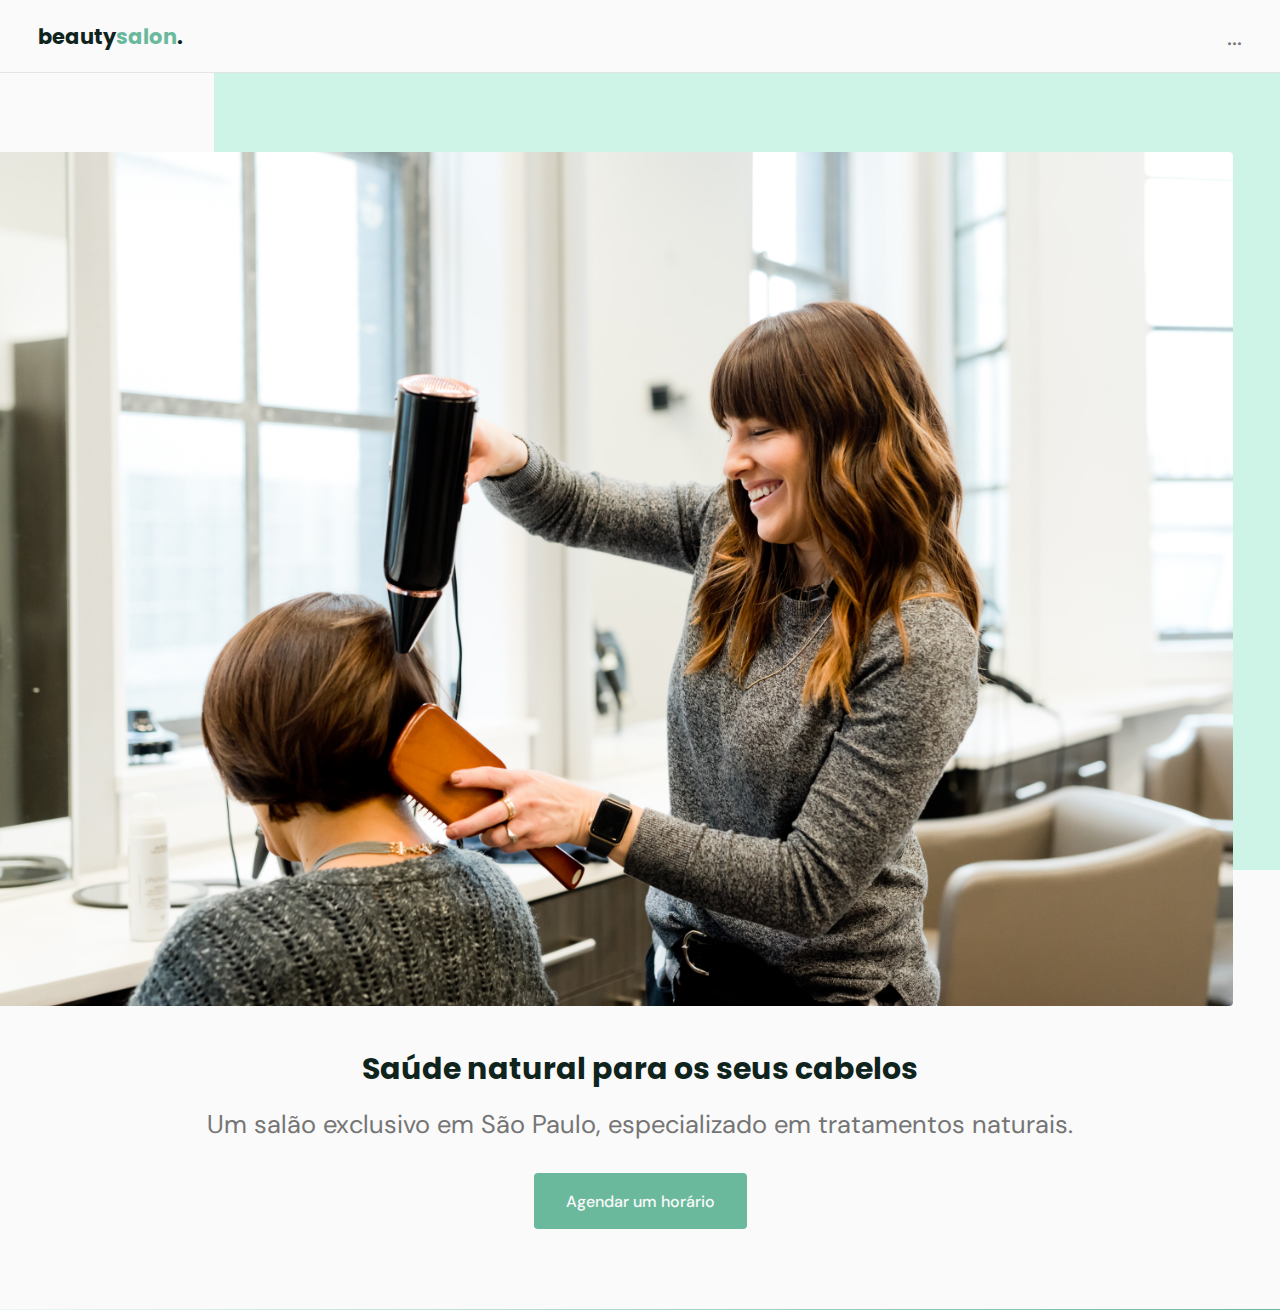
==== index.html @ 514da979 "create header and home section" ====
<!DOCTYPE html>
<html lang="pt_BR">
  <head>
    <!-- PAGE INFO -->
    <meta charset="UTF-8" />
    <meta name="viewport" content="width=device-width, initial-scale=1.0" />
    <title>OriginSix</title>

    <!-- STYLES -->
    <link rel="stylesheet" href="assets/styles/style.css" />

    <!-- FONTS -->
    <link rel="preconnect" href="https://fonts.googleapis.com" />
    <link rel="preconnect" href="https://fonts.gstatic.com" crossorigin />
    <link
      href="https://fonts.googleapis.com/css2?family=DM+Sans:wght@400;500;700&family=Poppins:wght@400;500;700&display=swap"
      rel="stylesheet"
    />
  </head>
  <body>
    <header id="header">
      <nav class="container">
        <a class="logo">beauty<span>salon</span>.</a>
        <div class="menu">...</div>
      </nav>
    </header>

    <main>
      <section class="section" id="home">
        <div class="container grid">
          <div class="image">
            <img src="assets/img/img.jpg" alt="Mulher penteando outra mulher" />
          </div>
          <div class="text">
            <h1>Saúde natural para os seus cabelos</h1>
            <p>
              Um salão exclusivo em São Paulo, especializado em tratamentos
              naturais.
            </p>
            <a class="button" href="#">Agendar um horário</a>
          </div>
        </div>
      </section>

      <div class="divider-1"></div>
    </main>
  </body>
</html>
---- assets/styles/style.css ----
/*========= RESET =========*/
* {
  margin: 0;
  padding: 0;
  box-sizing: border-box;
}

a {
  text-decoration: none;
}

img {
  width: 100%;
  height: auto;
}

/*========= VARIABLES =========*/

:root {
  --header-height: 4.5rem;

  /* colors */
  --hue: 159;
  /* HSL color mode */
  --base-color: hsl(var(--hue) 36% 57%);
  --base-color-second: hsl(var(--hue) 65% 88%);
  --base-color-alt: hsl(var(--hue) 57% 53%);
  --title-color: hsl(var(--hue) 41% 10%);
  --text-color: hsl(0 0% 46%);
  --text-color-light: hsl(0 0% 98%);
  --body-color: hsl(0 0% 98%);
}

/*========= BASE =========*/

body {
  font: 400 1.6rem 'DM Sans', sans-serif;
  color: var(--text-color);
  background: var(--body-color);
  -webkit-font-smoothing: antialiased;
}

h1 {
  font: 700 1.875rem 'Poppins', sans-serif;
  color: var(--title-color);
  -webkit-font-smoothing: auto;
}

.button {
  display: inline-flex;
  background: var(--base-color);
  color: var(--text-color-light);
  height: 3.5rem;
  align-items: center;
  padding: 0 2rem;
  border-radius: 0.25rem;
  font: 500 1rem 'DM Sans', sans-serif;
  transition: background 0.3s;
}

.button:hover {
  background: var(--base-color-alt);
}

.divider-1 {
  height: 1px;
  background: linear-gradient(
    270deg,
    hsla(var(--hue), 36%, 57%, 1) 0%,
    hsla(var(--hue), 65%, 88%, 0.34) 100%
  );
}

/*========= LAYOUT =========*/

.container {
  margin-left: 2.4rem;
  margin-right: 2.4rem;
}

.grid {
  display: grid;
  gap: 2rem;
}

.section {
  padding: 5rem 0;
}

#header {
  border-bottom: 1px solid #e4e4e4;
  margin-bottom: 2rem;
  display: flex;
  width: 100%;
  position: fixed;
  top: 0;
  left: 0;
  z-index: 100;
  background-color: var(--body-color);
}

nav {
  height: var(--header-height);
  display: flex;
  justify-content: space-between;
  align-items: center;
  width: 100%;
}

.logo {
  color: var(--title-color);
  font: 700 1.31rem 'Poppins', sans-serif;
}

.logo span {
  color: var(--base-color);
}

main {
  margin-top: var(--header-height);
}

/*========= HOME =========*/

#home {
  overflow: hidden;
}

#home .container {
  margin: 0;
}

#home .image {
  position: relative;
}

#home .image::before {
  content: '';
  display: block;
  width: 100%;
  height: 100%;
  background: var(--base-color-second);
  position: absolute;
  top: -16.8%;
  left: 16.7%;
}

#home .image img {
  position: relative;
  right: 2.93rem;
}

#home .image img,
#home .image::before {
  border-radius: 0.25rem;
}

#home .text {
  margin-left: 2.4rem;
  margin-right: 2.4rem;
  text-align: center;
}

#home .text h1 {
  margin-bottom: 1rem;
}

#home .text p {
  margin-bottom: 2rem;
  max-width: 100%;
}
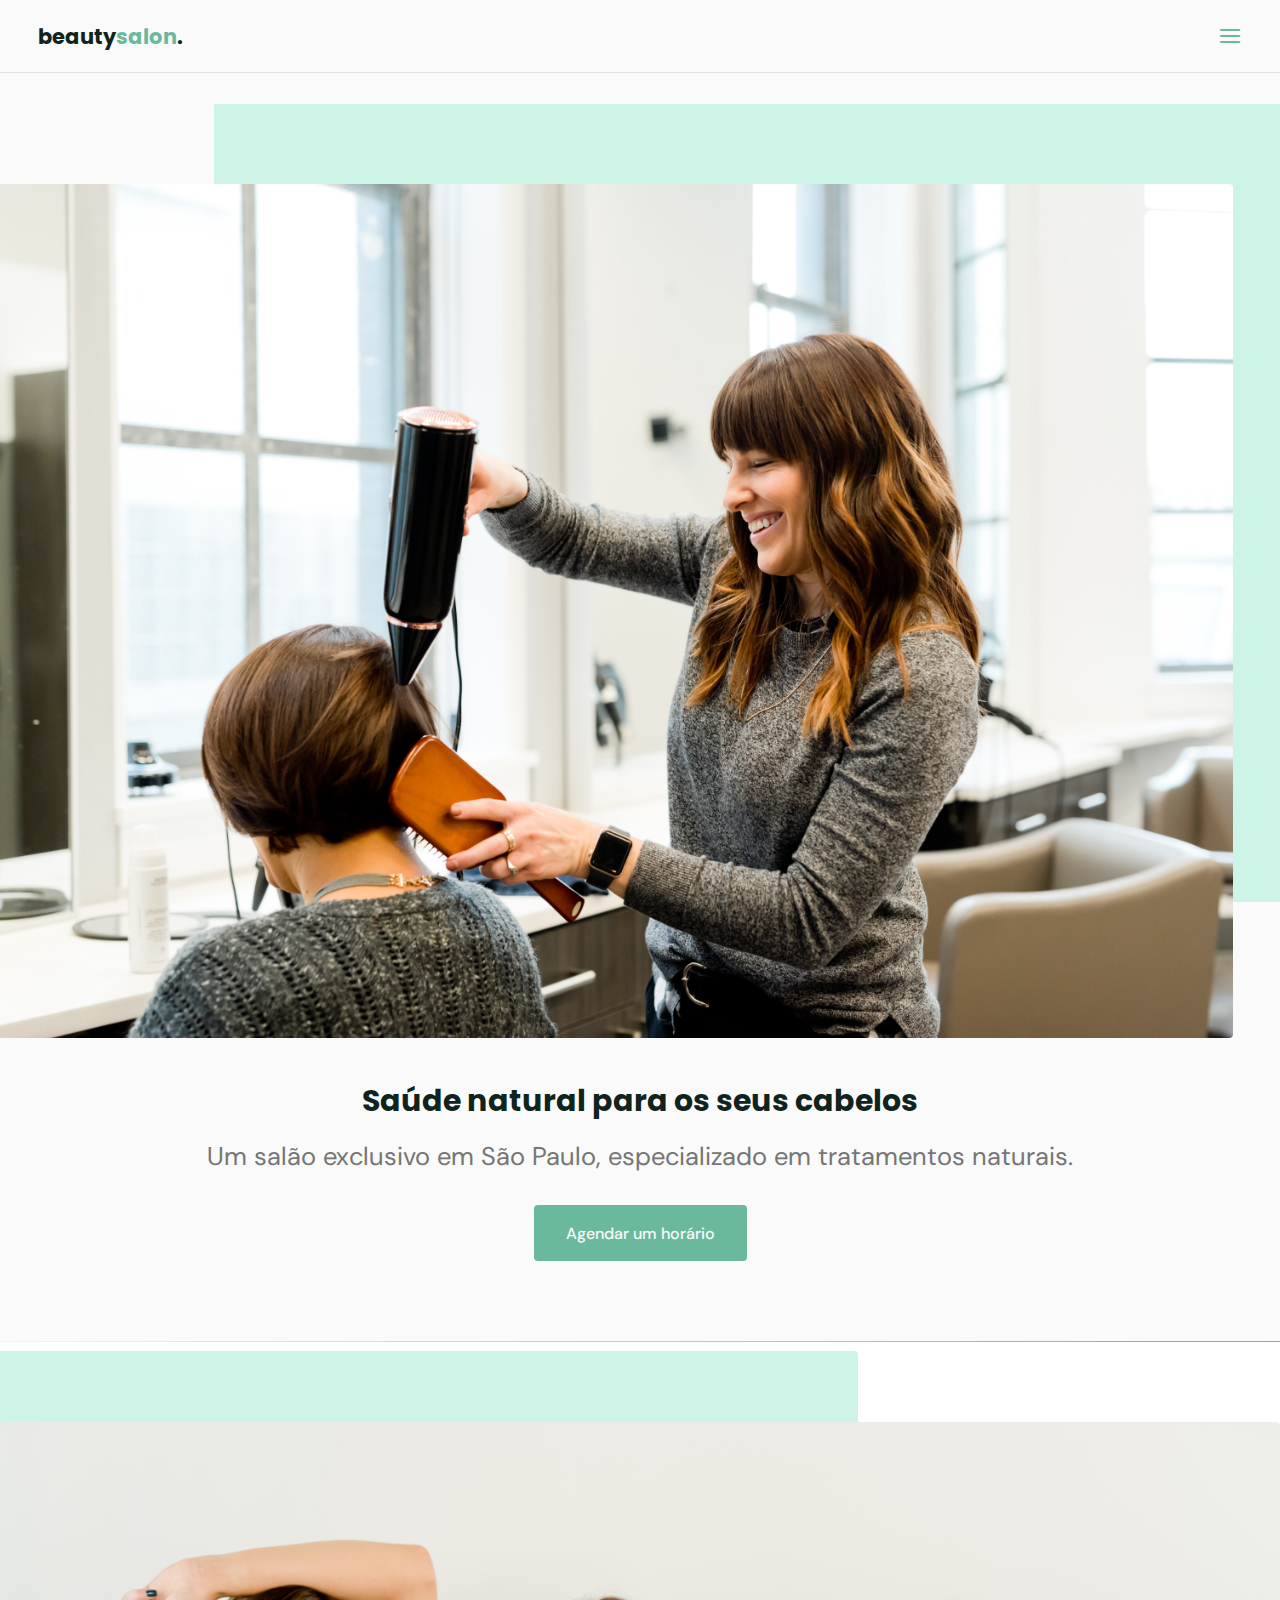
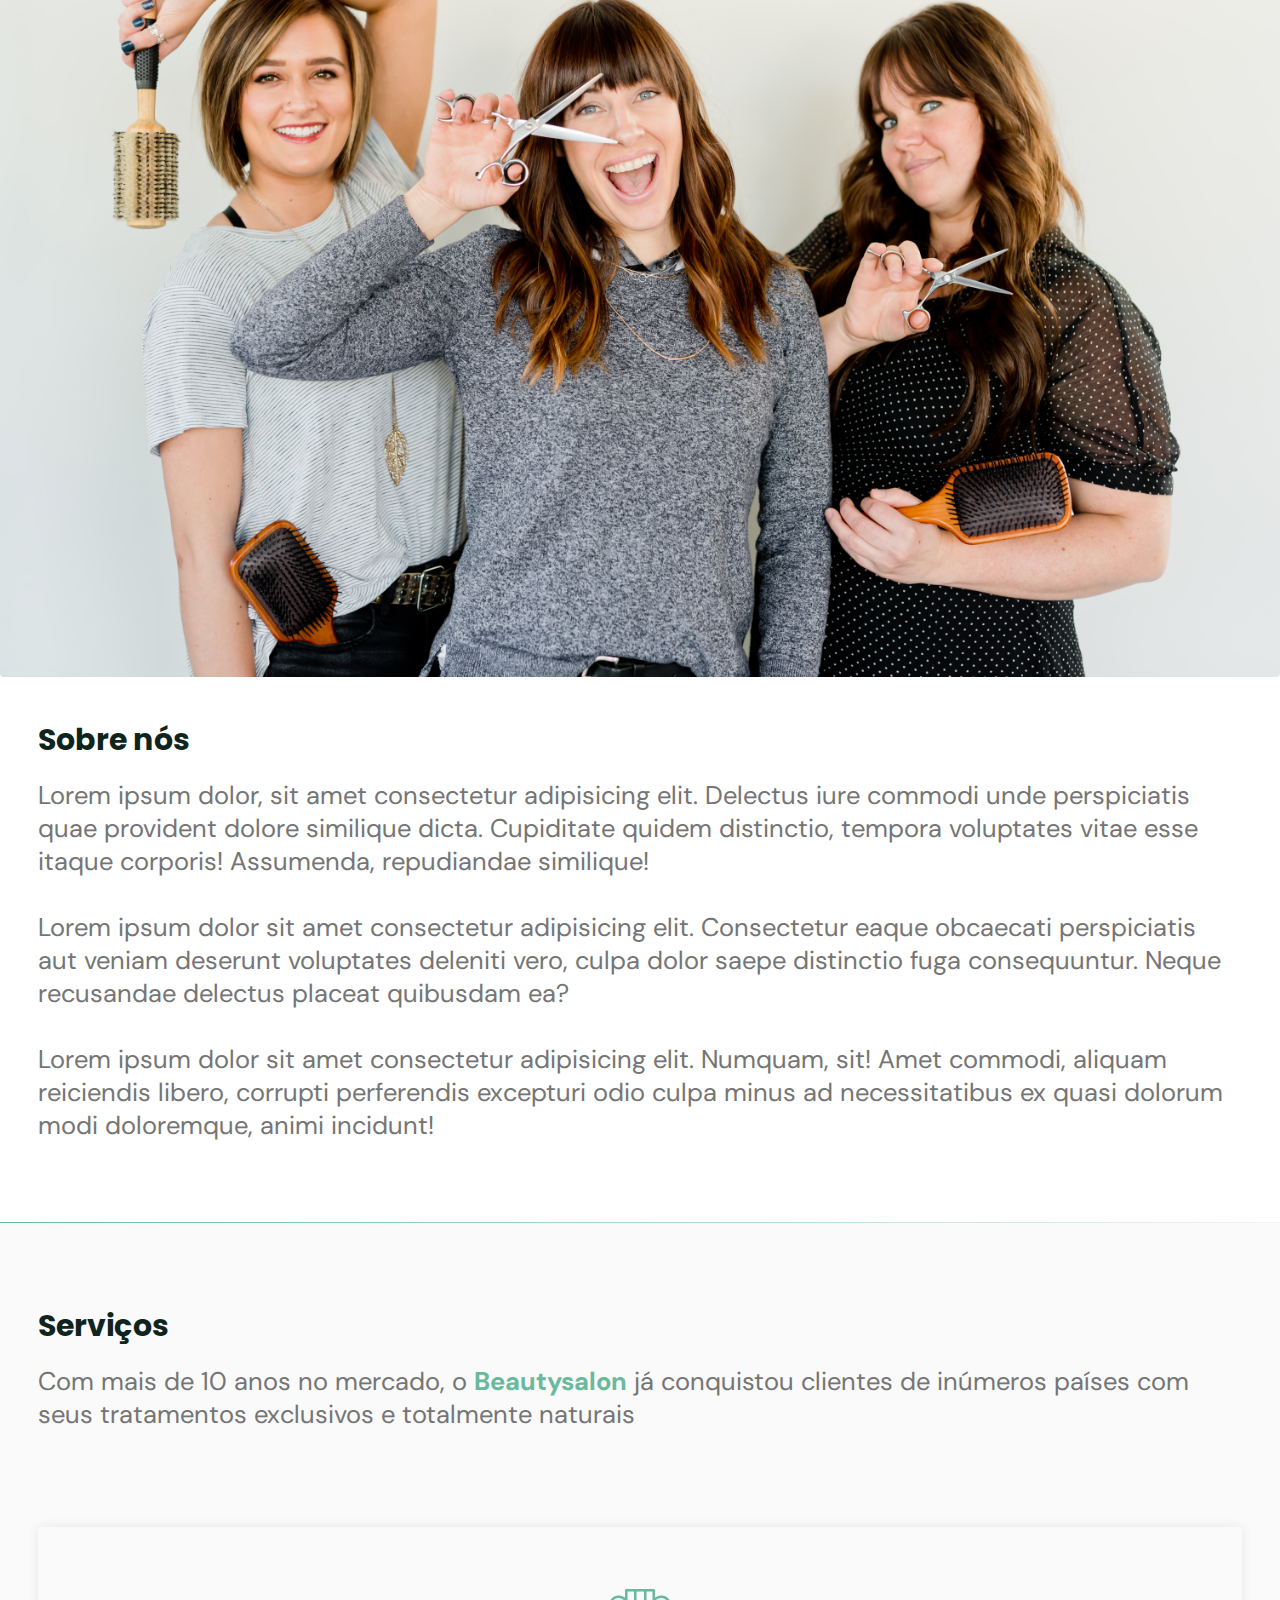
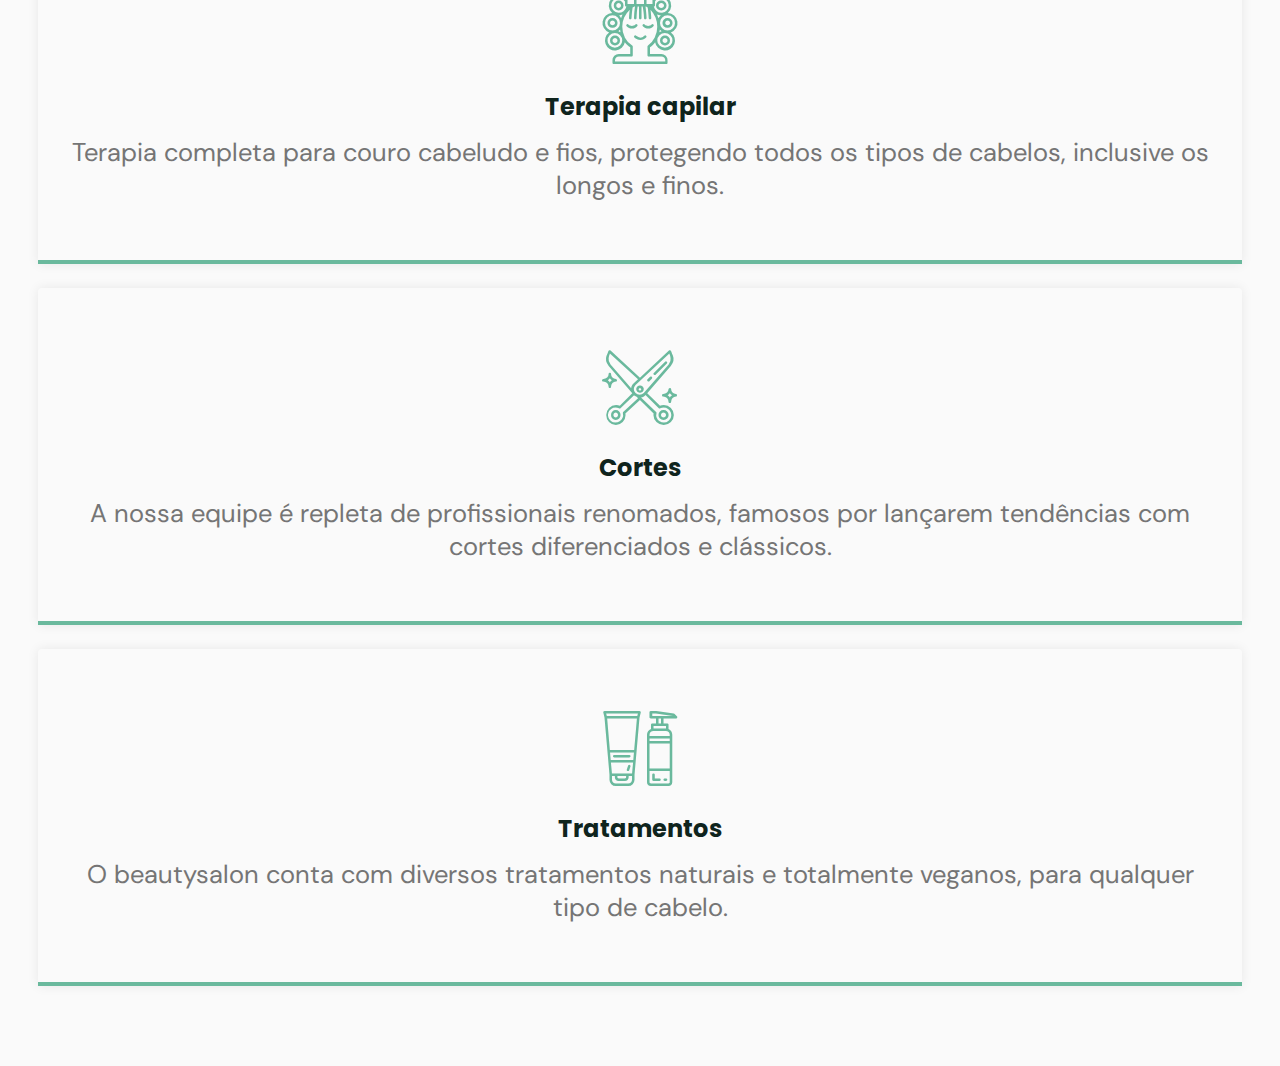
==== commit e897beb3: "creates the logic of the burger menu and the about and services sections" ====
--- a/index.html
+++ b/index.html
@@ -5,6 +5,9 @@
     <meta charset="UTF-8" />
     <meta name="viewport" content="width=device-width, initial-scale=1.0" />
     <title>OriginSix</title>
+
+    <!-- ICONES -->
+    <link rel="stylesheet" href="assets/fonts/style.css" />
 
     <!-- STYLES -->
     <link rel="stylesheet" href="assets/styles/style.css" />
@@ -21,7 +24,19 @@
     <header id="header">
       <nav class="container">
         <a class="logo">beauty<span>salon</span>.</a>
-        <div class="menu">...</div>
+        <!-- MENU -->
+        <div class="menu">
+          <ul class="grid">
+            <li><a class="title" href="#home">Inicio</a></li>
+            <li><a class="title" href="#about">Sobre</a></li>
+            <li><a class="title" href="#services">Serviços</a></li>
+            <li><a class="title" href="#testimonials">Depoimentos</a></li>
+            <li><a class="title" href="#contact">Contatos</a></li>
+          </ul>
+        </div>
+        <!-- /MENU -->
+        <div class="toggle icon-menu"></div>
+        <div class="toggle icon-close"></div>
       </nav>
     </header>
 
@@ -32,7 +47,7 @@
             <img src="assets/img/img.jpg" alt="Mulher penteando outra mulher" />
           </div>
           <div class="text">
-            <h1>Saúde natural para os seus cabelos</h1>
+            <h2 class="title">Saúde natural para os seus cabelos</h2>
             <p>
               Um salão exclusivo em São Paulo, especializado em tratamentos
               naturais.
@@ -43,6 +58,80 @@
       </section>
 
       <div class="divider-1"></div>
+
+      <section class="section" id="about">
+        <div class="container grid">
+          <div class="image">
+            <img src="assets/img/img2.jpg" alt="Três mulheres sorrindo" />
+          </div>
+          <div class="text">
+            <h2 class="title">Sobre nós</h2>
+            <p>
+              Lorem ipsum dolor, sit amet consectetur adipisicing elit. Delectus
+              iure commodi unde perspiciatis quae provident dolore similique
+              dicta. Cupiditate quidem distinctio, tempora voluptates vitae esse
+              itaque corporis! Assumenda, repudiandae similique!
+            </p>
+            <br />
+            <p>
+              Lorem ipsum dolor sit amet consectetur adipisicing elit.
+              Consectetur eaque obcaecati perspiciatis aut veniam deserunt
+              voluptates deleniti vero, culpa dolor saepe distinctio fuga
+              consequuntur. Neque recusandae delectus placeat quibusdam ea?
+            </p>
+            <br />
+            <p>
+              Lorem ipsum dolor sit amet consectetur adipisicing elit. Numquam,
+              sit! Amet commodi, aliquam reiciendis libero, corrupti perferendis
+              excepturi odio culpa minus ad necessitatibus ex quasi dolorum modi
+              doloremque, animi incidunt!
+            </p>
+          </div>
+        </div>
+      </section>
+
+      <div class="divider-2"></div>
+
+      <section class="section" id="services">
+        <div class="container grid">
+          <header>
+            <h2 class="title">Serviços</h2>
+            <p>
+              Com mais de 10 anos no mercado, o <strong>Beautysalon</strong> já
+              conquistou clientes de inúmeros países com seus tratamentos
+              exclusivos e totalmente naturais
+            </p>
+          </header>
+          <div class="cards grid">
+            <div class="card">
+              <i class="icon-woman-hair"></i>
+              <h3 class="title">Terapia capilar</h3>
+              <p>
+                Terapia completa para couro cabeludo e fios, protegendo todos os
+                tipos de cabelos, inclusive os longos e finos.
+              </p>
+            </div>
+            <div class="card">
+              <i class="icon-trim"></i>
+              <h3 class="title">Cortes</h3>
+              <p>
+                A nossa equipe é repleta de profissionais renomados, famosos por
+                lançarem tendências com cortes diferenciados e clássicos.
+              </p>
+            </div>
+            <div class="card">
+              <i class="icon-cosmetic"></i>
+              <h3 class="title">Tratamentos</h3>
+              <p>
+                O beautysalon conta com diversos tratamentos naturais e
+                totalmente veganos, para qualquer tipo de cabelo.
+              </p>
+            </div>
+          </div>
+        </div>
+      </section>
     </main>
+
+    <script src="main.js"></script>
   </body>
 </html>
--- a/assets/fonts/style.css
+++ b/assets/fonts/style.css
@@ -0,0 +1,63 @@
+@font-face {
+  font-family: 'icomoon';
+  src:  url('fonts/icomoon.eot?locegb');
+  src:  url('fonts/icomoon.eot?locegb#iefix') format('embedded-opentype'),
+    url('fonts/icomoon.ttf?locegb') format('truetype'),
+    url('fonts/icomoon.woff?locegb') format('woff'),
+    url('fonts/icomoon.svg?locegb#icomoon') format('svg');
+  font-weight: normal;
+  font-style: normal;
+  font-display: block;
+}
+
+[class^="icon-"], [class*=" icon-"] {
+  /* use !important to prevent issues with browser extensions that change fonts */
+  font-family: 'icomoon' !important;
+  speak: never;
+  font-style: normal;
+  font-weight: normal;
+  font-variant: normal;
+  text-transform: none;
+  line-height: 1;
+
+  /* Better Font Rendering =========== */
+  -webkit-font-smoothing: antialiased;
+  -moz-osx-font-smoothing: grayscale;
+}
+
+.icon-phone:before {
+  content: "\e900";
+}
+.icon-woman-hair:before {
+  content: "\e901";
+}
+.icon-trim:before {
+  content: "\e902";
+}
+.icon-youtube:before {
+  content: "\e903";
+}
+.icon-cosmetic:before {
+  content: "\e904";
+}
+.icon-instagram:before {
+  content: "\e905";
+}
+.icon-map-pin:before {
+  content: "\e906";
+}
+.icon-whatsapp:before {
+  content: "\e907";
+}
+.icon-facebook:before {
+  content: "\e908";
+}
+.icon-mail:before {
+  content: "\e909";
+}
+.icon-close:before {
+  content: "\e90a";
+}
+.icon-menu:before {
+  content: "\e90b";
+}
--- a/assets/styles/style.css
+++ b/assets/styles/style.css
@@ -3,6 +3,10 @@
   margin: 0;
   padding: 0;
   box-sizing: border-box;
+}
+
+ul {
+  list-style: none;
 }
 
 a {
@@ -33,6 +37,10 @@
 
 /*========= BASE =========*/
 
+html {
+  scroll-behavior: smooth;
+}
+
 body {
   font: 400 1.6rem 'DM Sans', sans-serif;
   color: var(--text-color);
@@ -40,7 +48,7 @@
   -webkit-font-smoothing: antialiased;
 }
 
-h1 {
+.title {
   font: 700 1.875rem 'Poppins', sans-serif;
   color: var(--title-color);
   -webkit-font-smoothing: auto;
@@ -66,8 +74,17 @@
   height: 1px;
   background: linear-gradient(
     270deg,
-    hsla(var(--hue), 36%, 57%, 1) 0%,
-    hsla(var(--hue), 65%, 88%, 0.34) 100%
+    hsla(var(--hue), 36%, 57%, 1),
+    hsla(var(--hue), 65%, 88%, 0.34)
+  );
+}
+
+.divider-2 {
+  height: 1px;
+  background: linear-gradient(
+    270deg,
+    hsla(var(--hue), 65%, 88%, 0.34),
+    hsla(var(--hue), 36%, 57%, 1)
   );
 }
 
@@ -85,6 +102,18 @@
 
 .section {
   padding: 5rem 0;
+}
+
+.section .title {
+  margin-bottom: 1rem;
+}
+
+.section header {
+  margin-bottom: 4rem;
+}
+
+.section header strong {
+  color: var(--base-color);
 }
 
 #header {
@@ -99,6 +128,27 @@
   background-color: var(--body-color);
 }
 
+#header.scroll {
+  box-shadow: 0 0 12px rgba(0, 0, 0, 0.1);
+}
+
+main {
+  margin-top: calc(var(--header-height) + 2rem);
+}
+
+/*========= LOGO  ============*/
+
+.logo {
+  color: var(--title-color);
+  font: 700 1.31rem 'Poppins', sans-serif;
+}
+
+.logo span {
+  color: var(--base-color);
+}
+
+/*========= NAVIGATION  ============*/
+
 nav {
   height: var(--header-height);
   display: flex;
@@ -107,17 +157,93 @@
   width: 100%;
 }
 
-.logo {
-  color: var(--title-color);
-  font: 700 1.31rem 'Poppins', sans-serif;
-}
-
-.logo span {
-  color: var(--base-color);
-}
-
-main {
-  margin-top: var(--header-height);
+nav ul li {
+  text-align: center;
+  list-style: none;
+}
+
+nav .menu {
+  opacity: 0;
+  visibility: hidden;
+  top: -20rem;
+  transition: 0.2s;
+}
+
+nav ul li a {
+  transition: 0.2s;
+  position: relative;
+}
+
+nav ul li a:hover {
+  color: var(--base-color);
+}
+
+nav ul li a::after {
+  content: '';
+  width: 0%;
+  height: 2px;
+  background: var(--base-color);
+  position: absolute;
+  bottom: -1.5rem;
+  left: 0;
+  transition: width 0.2s;
+}
+
+nav ul li a:hover::after {
+  width: 100%;
+}
+
+nav .menu ul {
+  display: none;
+}
+
+/*======= MOSTRAR MENU ========*/
+
+nav.show .menu {
+  opacity: 1;
+  visibility: visible;
+  background: var(--body-color);
+  height: 100vh;
+  width: 100vw;
+  position: fixed;
+  top: 0;
+  left: 0;
+
+  display: grid;
+  place-content: center;
+}
+
+nav.show .menu ul {
+  display: grid;
+}
+
+nav.show ul.grid {
+  gap: 4rem;
+}
+
+/*========= TOGGLE MENU =========*/
+
+.toggle {
+  color: var(--base-color);
+  font-size: 1.5rem;
+  cursor: pointer;
+}
+
+nav .icon-close {
+  visibility: hidden;
+  opacity: 0;
+
+  position: absolute;
+  top: -1.5rem;
+  right: 1.5rem;
+
+  transition: 0.2s;
+}
+
+nav.show div.icon-close {
+  visibility: visible;
+  opacity: 1;
+  top: 1.5rem;
 }
 
 /*========= HOME =========*/
@@ -169,3 +295,67 @@
   margin-bottom: 2rem;
   max-width: 100%;
 }
+
+/*========== ABOUT ==========*/
+
+#about {
+  background: white;
+}
+
+#about .container {
+  margin: 0;
+}
+
+#about .image {
+  position: relative;
+}
+
+#about .image::before {
+  content: '';
+  display: block;
+  width: 100%;
+  height: 100%;
+  background: var(--base-color-second);
+  position: absolute;
+  top: -8.3%;
+  left: -33%;
+}
+
+#about .image img {
+  position: relative;
+}
+
+#about .image img,
+#about .image::before {
+  border-radius: 0.25rem;
+}
+
+#about .text {
+  margin-left: 2.4rem;
+  margin-right: 2.4rem;
+}
+
+/*========== SERVICES ==========*/
+.cards.grid {
+  gap: 1.5rem;
+}
+
+.card {
+  padding: 3.625rem 2rem;
+  box-shadow: 0px 0px 12px rgba(0, 0, 0, 0.08);
+  border-bottom: 0.25rem solid var(--base-color);
+  border-radius: 0.25rem 0.25rem 0 0;
+  text-align: center;
+}
+
+.card i {
+  display: block;
+  margin-bottom: 1.5rem;
+  font-size: 5rem;
+  color: var(--base-color);
+}
+
+.card .title {
+  font-size: 1.5rem;
+  margin-bottom: 0.75rem;
+}
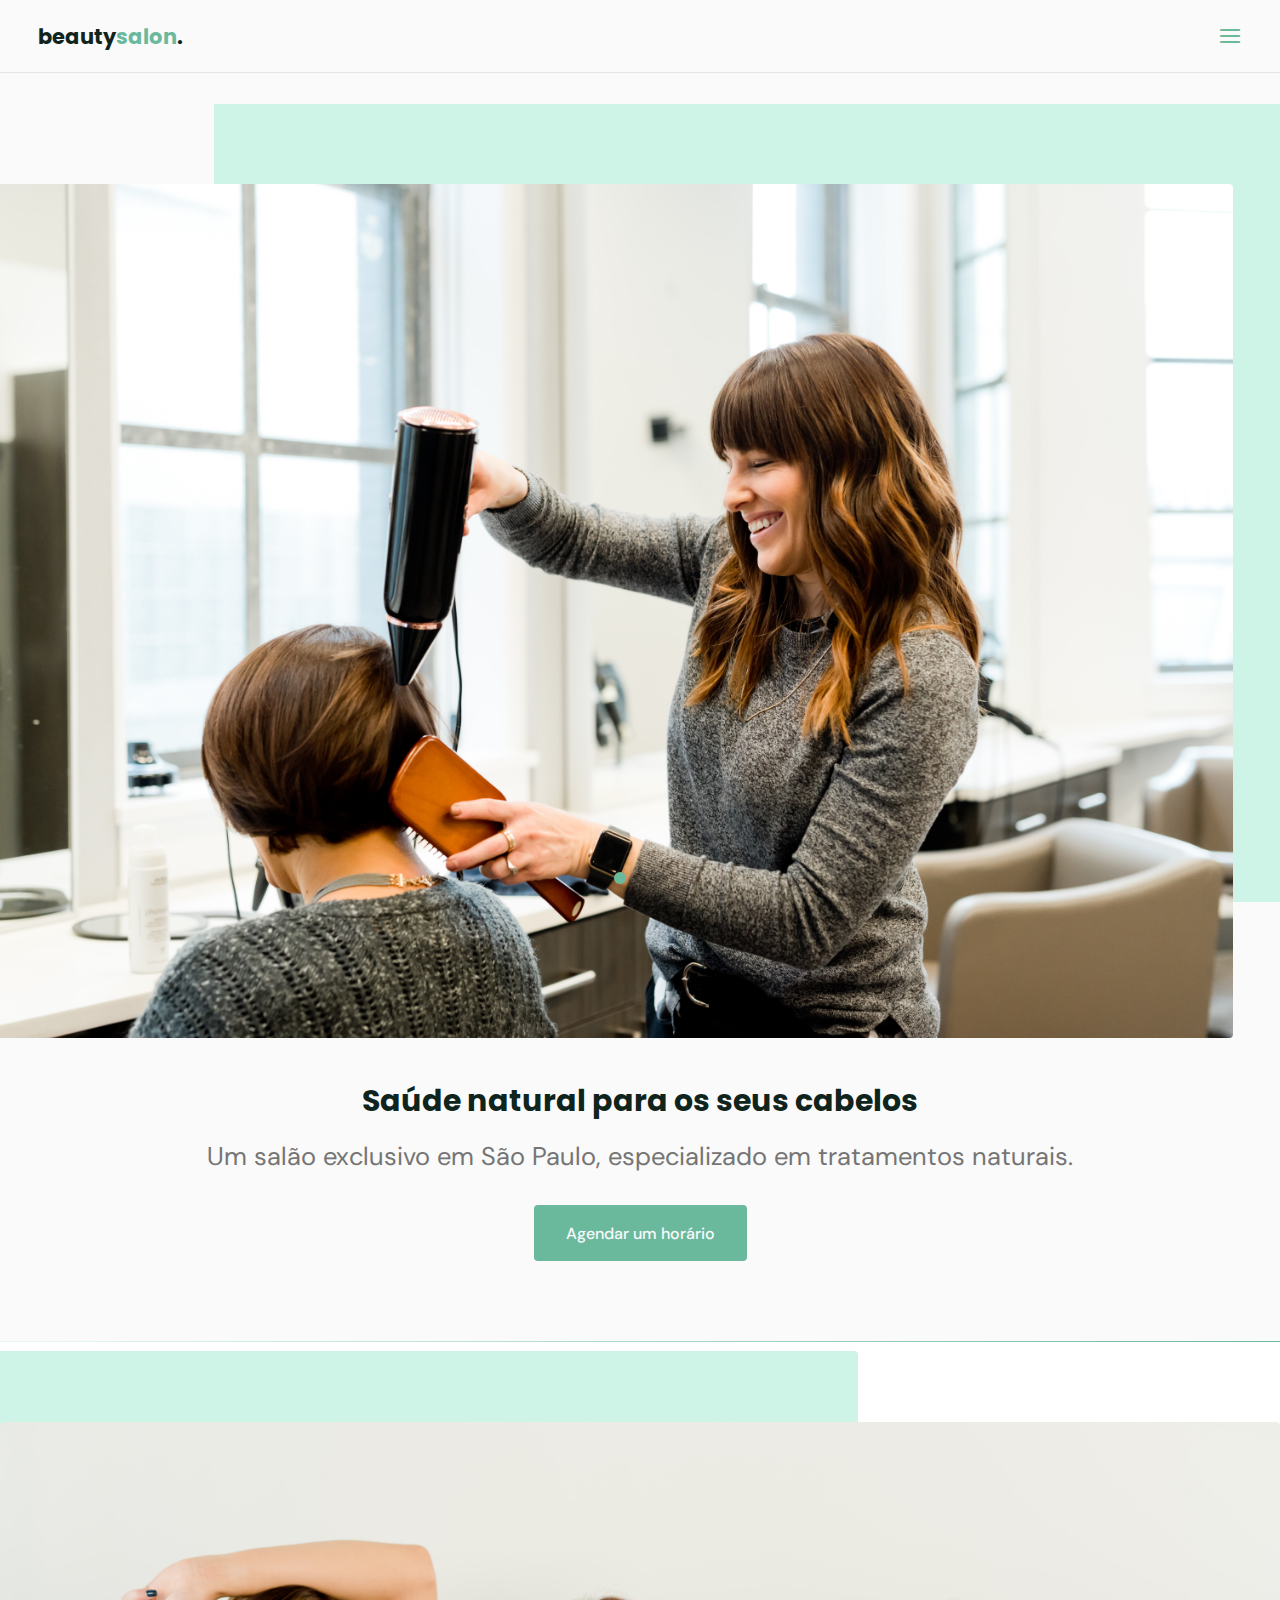
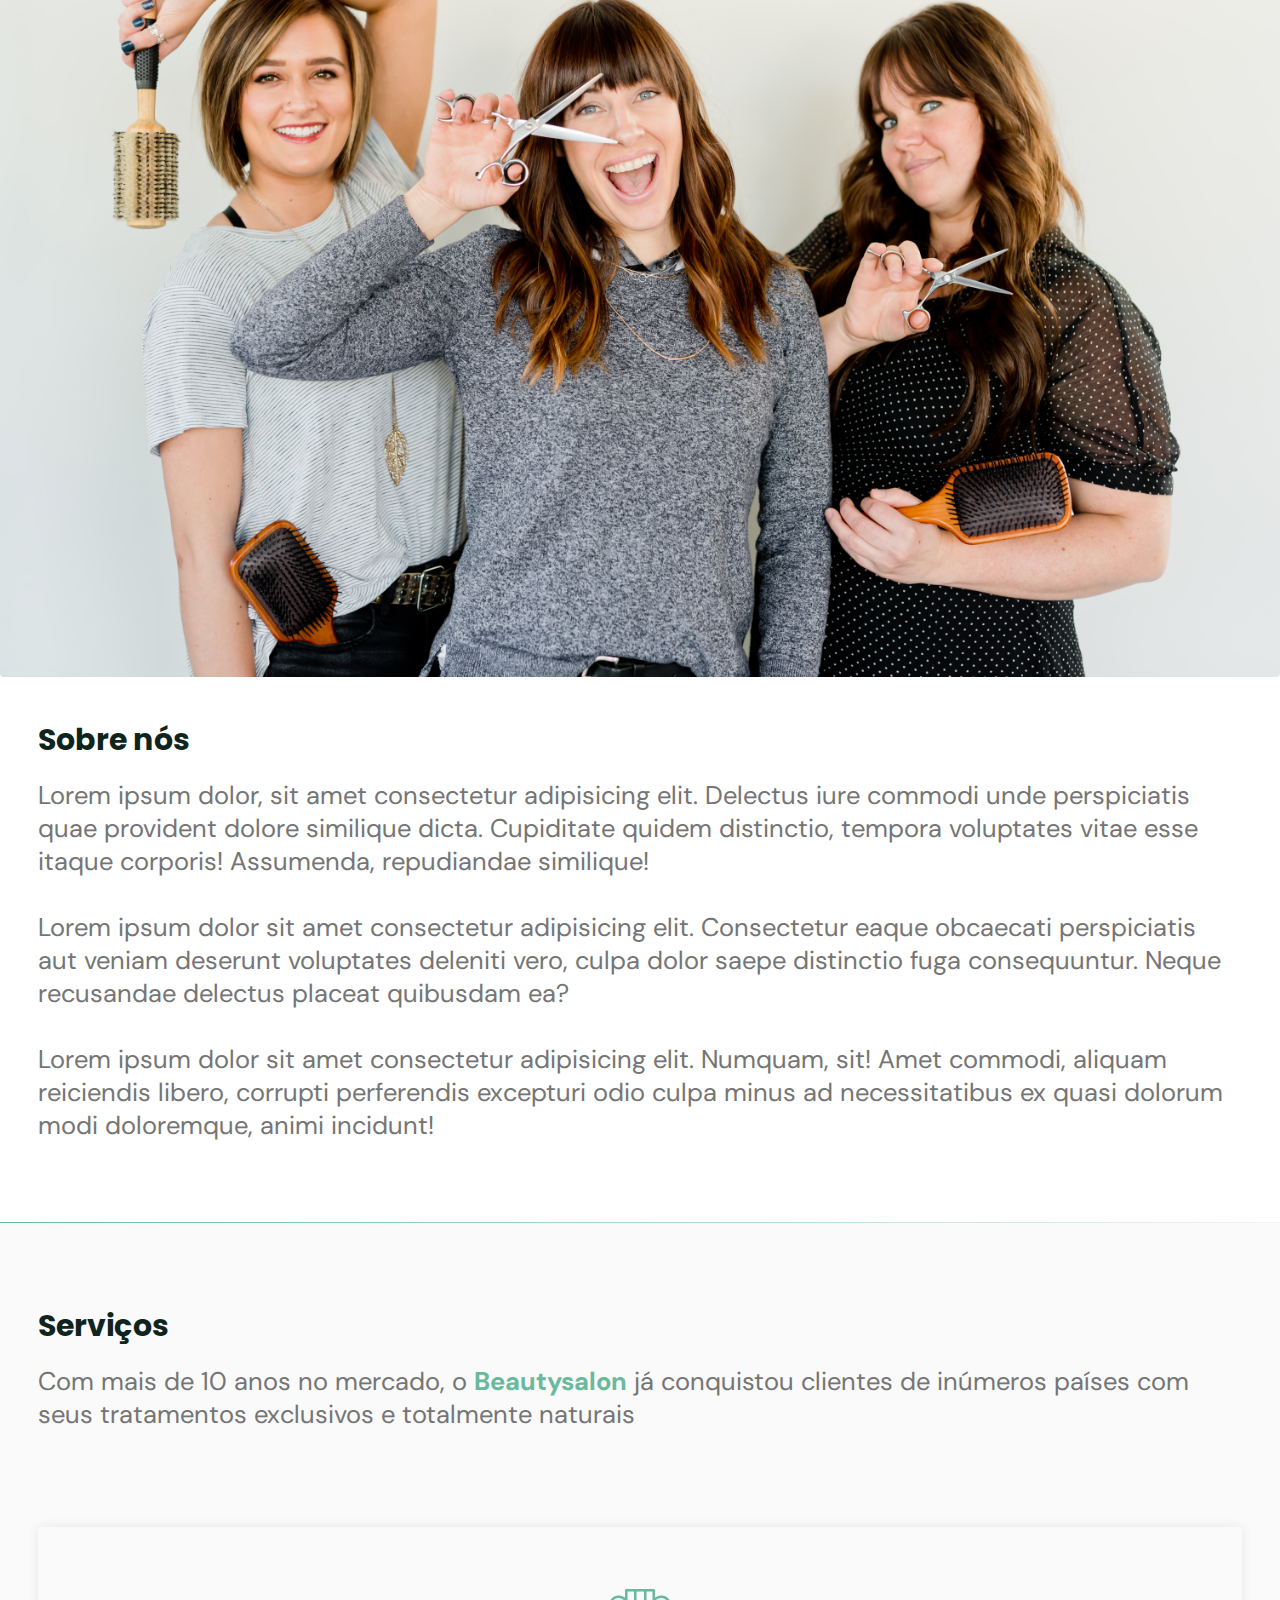
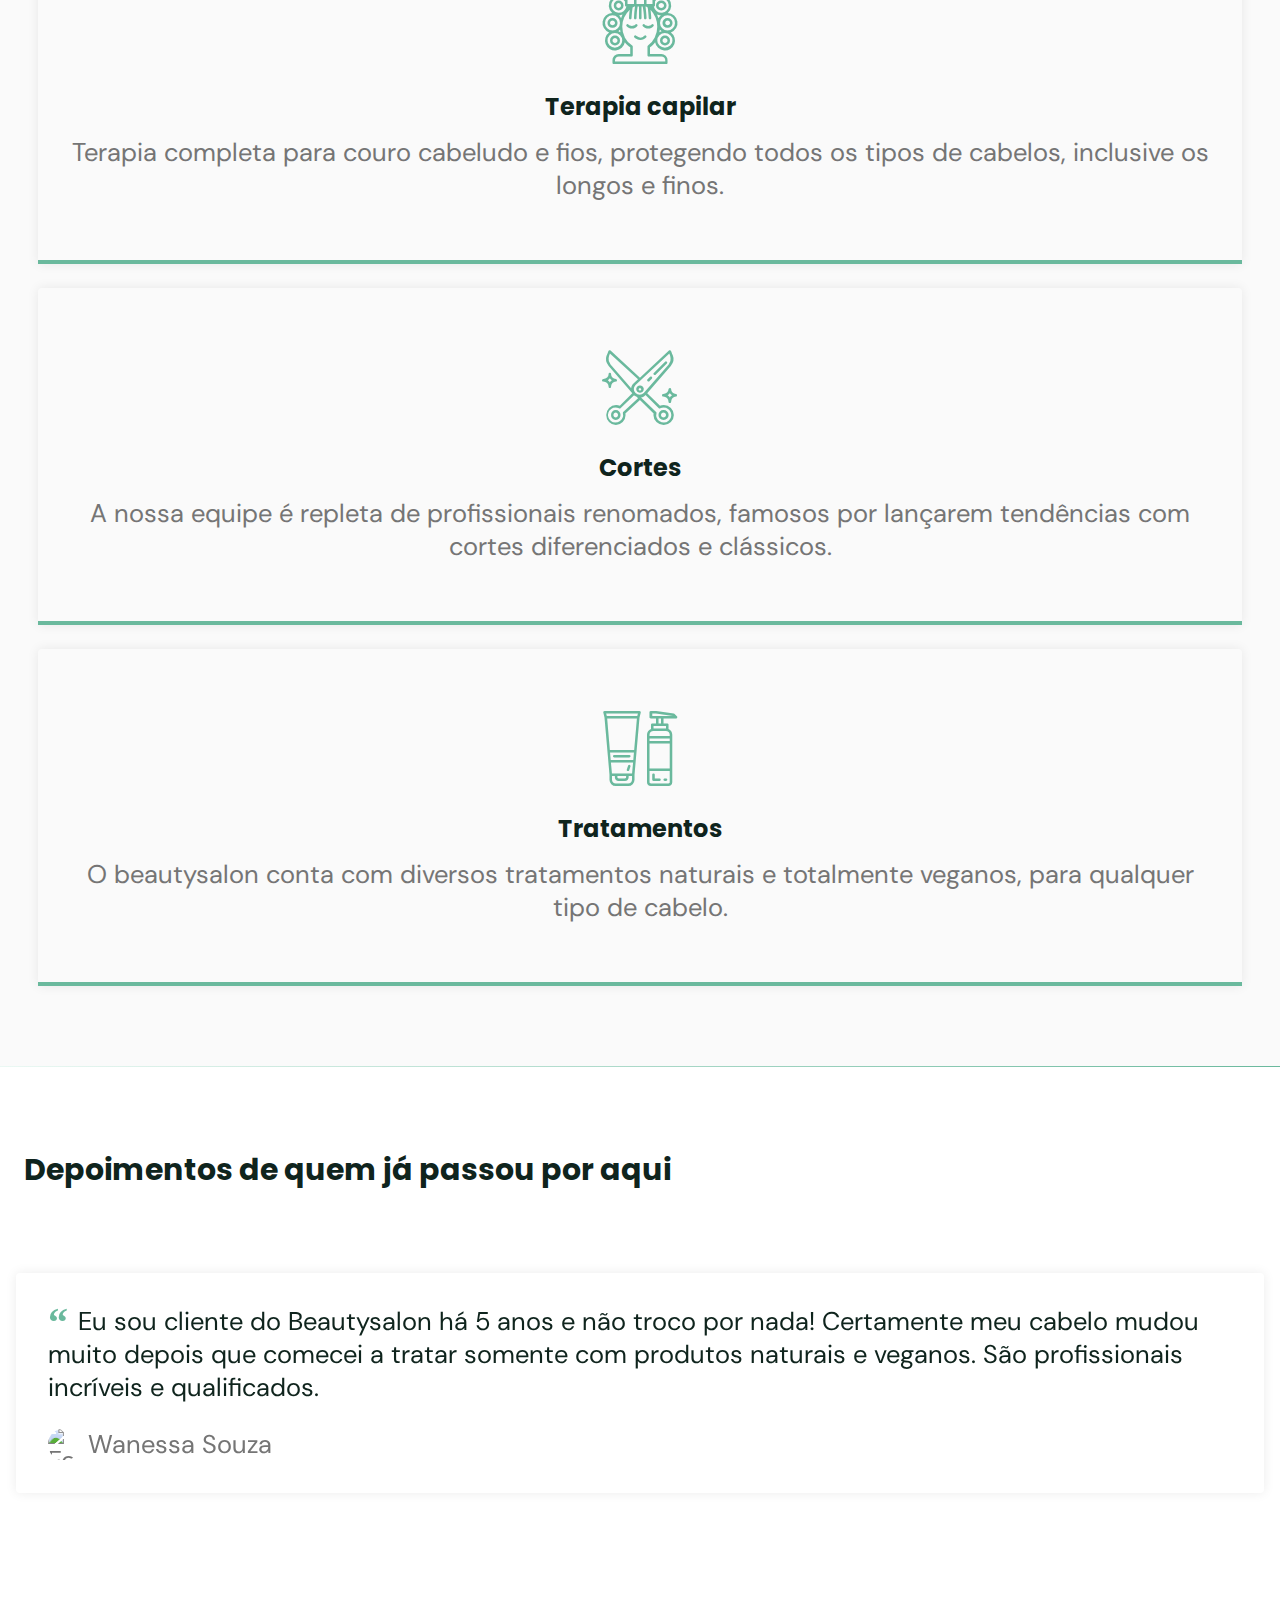
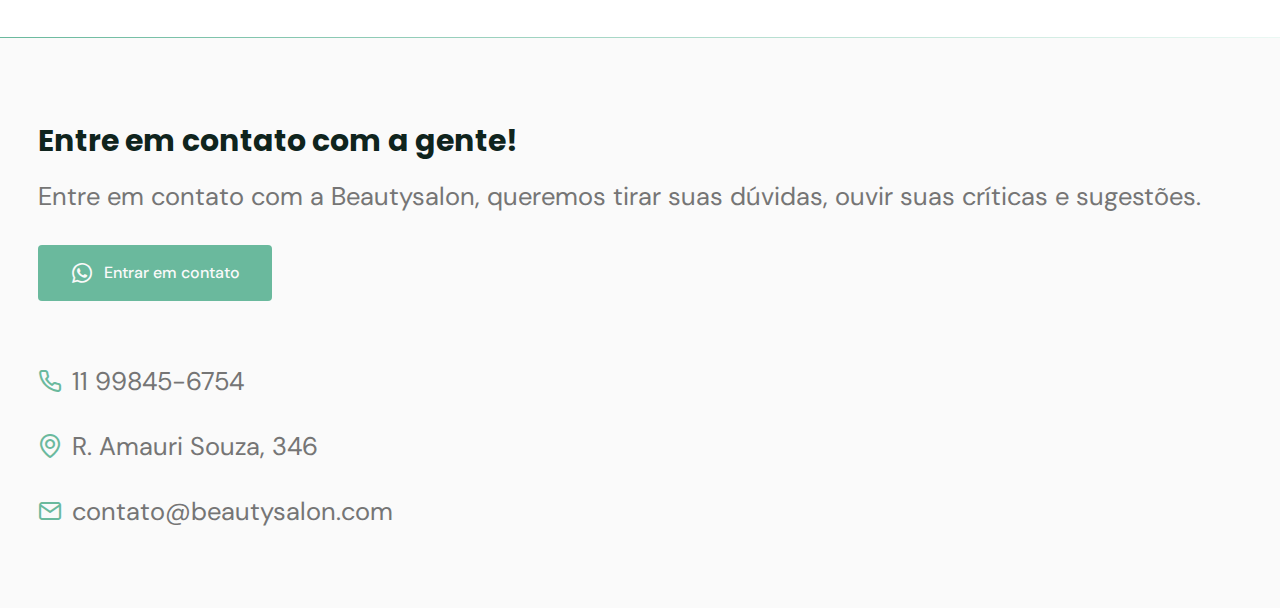
==== commit 6047f9b0: "creates the testimonials and contacts section" ====
--- a/index.html
+++ b/index.html
@@ -8,6 +8,12 @@
 
     <!-- ICONES -->
     <link rel="stylesheet" href="assets/fonts/style.css" />
+
+    <!-- SWIPER -->
+    <link
+      rel="stylesheet"
+      href="https://unpkg.com/swiper/swiper-bundle.min.css"
+    />
 
     <!-- STYLES -->
     <link rel="stylesheet" href="assets/styles/style.css" />
@@ -41,6 +47,7 @@
     </header>
 
     <main>
+      <!-- HOME -->
       <section class="section" id="home">
         <div class="container grid">
           <div class="image">
@@ -59,6 +66,7 @@
 
       <div class="divider-1"></div>
 
+      <!-- ABOUT -->
       <section class="section" id="about">
         <div class="container grid">
           <div class="image">
@@ -92,6 +100,7 @@
 
       <div class="divider-2"></div>
 
+      <!-- SERVICES -->
       <section class="section" id="services">
         <div class="container grid">
           <header>
@@ -130,8 +139,117 @@
           </div>
         </div>
       </section>
+
+      <div class="divider-1"></div>
+      <!-- TESTIMONIALS -->
+      <section class="section" id="testimonials">
+        <div class="container">
+          <header>
+            <h2 class="title">Depoimentos de quem já passou por aqui</h2>
+          </header>
+
+          <div class="tesimonials swiper-container">
+            <div class="swiper-wrapper">
+              <!-- first testimonial -->
+              <div class="testimonial swiper-slide">
+                <blockquote>
+                  <p>
+                    <span>&ldquo;</span>
+                    Eu sou cliente do Beautysalon há 5 anos e não troco por
+                    nada! Certamente meu cabelo mudou muito depois que comecei a
+                    tratar somente com produtos naturais e veganos. São
+                    profissionais incríveis e qualificados.
+                  </p>
+                  <cite>
+                    <img
+                      src="https://randomuser.me/api/portraits/women/30.jpg"
+                      alt="Foto de Wanessa Souza"
+                    />
+                    Wanessa Souza
+                  </cite>
+                </blockquote>
+              </div>
+
+              <!-- second testimony -->
+              <div class="testimonial swiper-slide">
+                <blockquote>
+                  <p>
+                    <span>&ldquo;</span>
+                    Eu sou cliente do Beautysalon há 5 anos e não troco por
+                    nada! Certamente meu cabelo mudou muito depois que comecei a
+                    tratar somente com produtos naturais e veganos. São
+                    profissionais incríveis e qualificados.
+                  </p>
+                  <cite>
+                    <img
+                      src="https://randomuser.me/api/portraits/men/57.jpg"
+                      alt="Foto de Leonardo Lima"
+                    />
+                    Leonardo Lima
+                  </cite>
+                </blockquote>
+              </div>
+
+              <!-- third testimony -->
+              <div class="testimonial swiper-slide">
+                <blockquote>
+                  <p>
+                    <span>&ldquo;</span>
+                    Eu sou cliente do Beautysalon há 5 anos e não troco por
+                    nada! Certamente meu cabelo mudou muito depois que comecei a
+                    tratar somente com produtos naturais e veganos. São
+                    profissionais incríveis e qualificados.
+                  </p>
+                  <cite>
+                    <img
+                      src="https://randomuser.me/api/portraits/women/17.jpg"
+                      alt="Foto de Lara Luiza"
+                    />
+                    Lara Luíza
+                  </cite>
+                </blockquote>
+              </div>
+            </div>
+            <!-- If we need pagination -->
+            <div class="swiper-pagination"></div>
+          </div>
+        </div>
+      </section>
+
+      <div class="divider-2"></div>
+      <!-- CONTACT -->
+      <section id="contact" class="section">
+        <div class="container grid">
+          <div class="text">
+            <h2 class="title">Entre em contato com a gente!</h2>
+            <p>
+              Entre em contato com a Beautysalon, queremos tirar suas dúvidas,
+              ouvir suas críticas e sugestões.
+            </p>
+            <a
+              href="https://api.whatsapp.com/send?phone=+5511998456754&text=Olá!! Gostaria de agendar um horário"
+              class="button"
+              target="_blank"
+              ><i class="icon-whatsapp"></i> Entrar em contato</a
+            >
+          </div>
+
+          <div class="links">
+            <ul class="grid">
+              <li><i class="icon-phone"></i> 11 99845-6754</li>
+              <li><i class="icon-map-pin"></i> R. Amauri Souza, 346</li>
+              <li><i class="icon-mail"></i> contato@beautysalon.com</li>
+            </ul>
+          </div>
+        </div>
+      </section>
     </main>
 
+    <!-- SWIPER -->
+    <script src="https://unpkg.com/swiper/swiper-bundle.min.js"></script>
+    <!-- SCROLLREVEAL -->
+    <script src="https://unpkg.com/scrollreveal"></script>
+    <!-- MAIN JS -->
     <script src="main.js"></script>
   </body>
 </html>
--- a/assets/styles/style.css
+++ b/assets/styles/style.css
@@ -359,3 +359,98 @@
   font-size: 1.5rem;
   margin-bottom: 0.75rem;
 }
+
+/*=============== TESTIMONIALS  ==============*/
+#testimonials {
+  background: white;
+}
+
+#testimonials .container {
+  margin-left: 0;
+  margin-right: 0;
+}
+
+#testimonials header {
+  margin-left: 1.5rem;
+  margin-right: 1.5rem;
+  margin-bottom: 0;
+}
+
+#testimonials blockquote {
+  padding: 2rem;
+  box-shadow: 0px 0px 12px rgba(0, 0, 0, 0.08);
+  border-radius: 0.25rem;
+}
+
+#testimonials blockquote p {
+  position: relative;
+  text-indent: 1.875rem;
+  margin-bottom: 1.5rem;
+  color: var(--title-color);
+}
+
+#testimonials blockquote p span {
+  font: 700 2.5rem serif;
+  position: absolute;
+
+  top: -0.375rem;
+  left: -1.875rem;
+  color: var(--base-color);
+}
+
+#testimonials cite {
+  display: flex;
+  align-items: center;
+  font-style: normal;
+}
+
+#testimonials cite img {
+  width: 2rem;
+  height: 2rem;
+  object-fit: cover;
+  clip-path: circle();
+  margin-right: 0.5rem;
+}
+
+/*============= SWIPER =============*/
+.swiper-slide {
+  height: auto;
+  padding: 4rem 1rem;
+}
+
+.swiper-pagination-bullet {
+  width: 0.75rem;
+  height: 0.75rem;
+}
+
+.swiper-pagination-bullet-active {
+  background: var(--base-color);
+}
+
+/*============= CONTACT =============*/
+#contact .grid {
+  gap: 4rem;
+}
+
+#contact .text p {
+  margin-bottom: 2rem;
+}
+
+#contact .button i,
+#contact ul li i {
+  font-size: 1.5rem;
+  margin-right: 0.625rem;
+}
+
+#contact ul.grid {
+  gap: 2rem;
+}
+
+#contact ul li {
+  display: flex;
+  align-items: center;
+}
+
+#contact ul li i {
+  color: var(--base-color);
+}
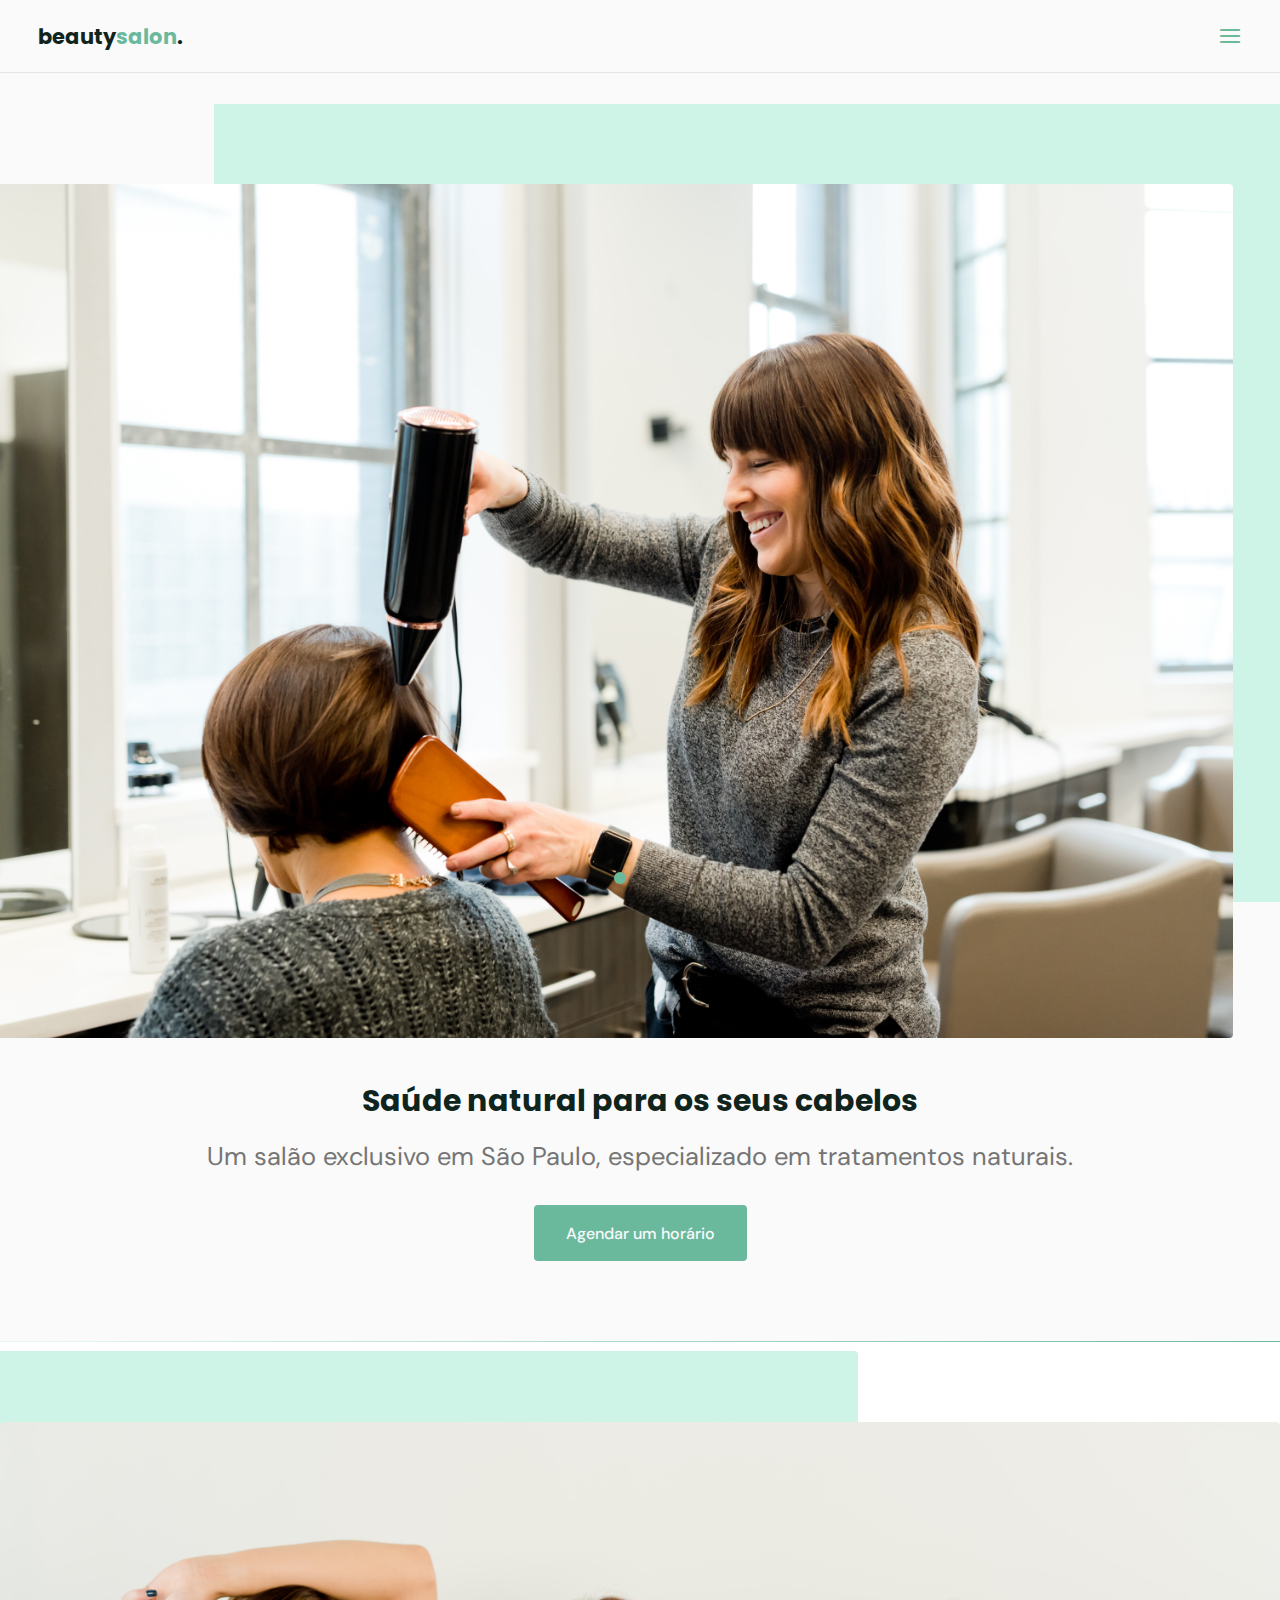
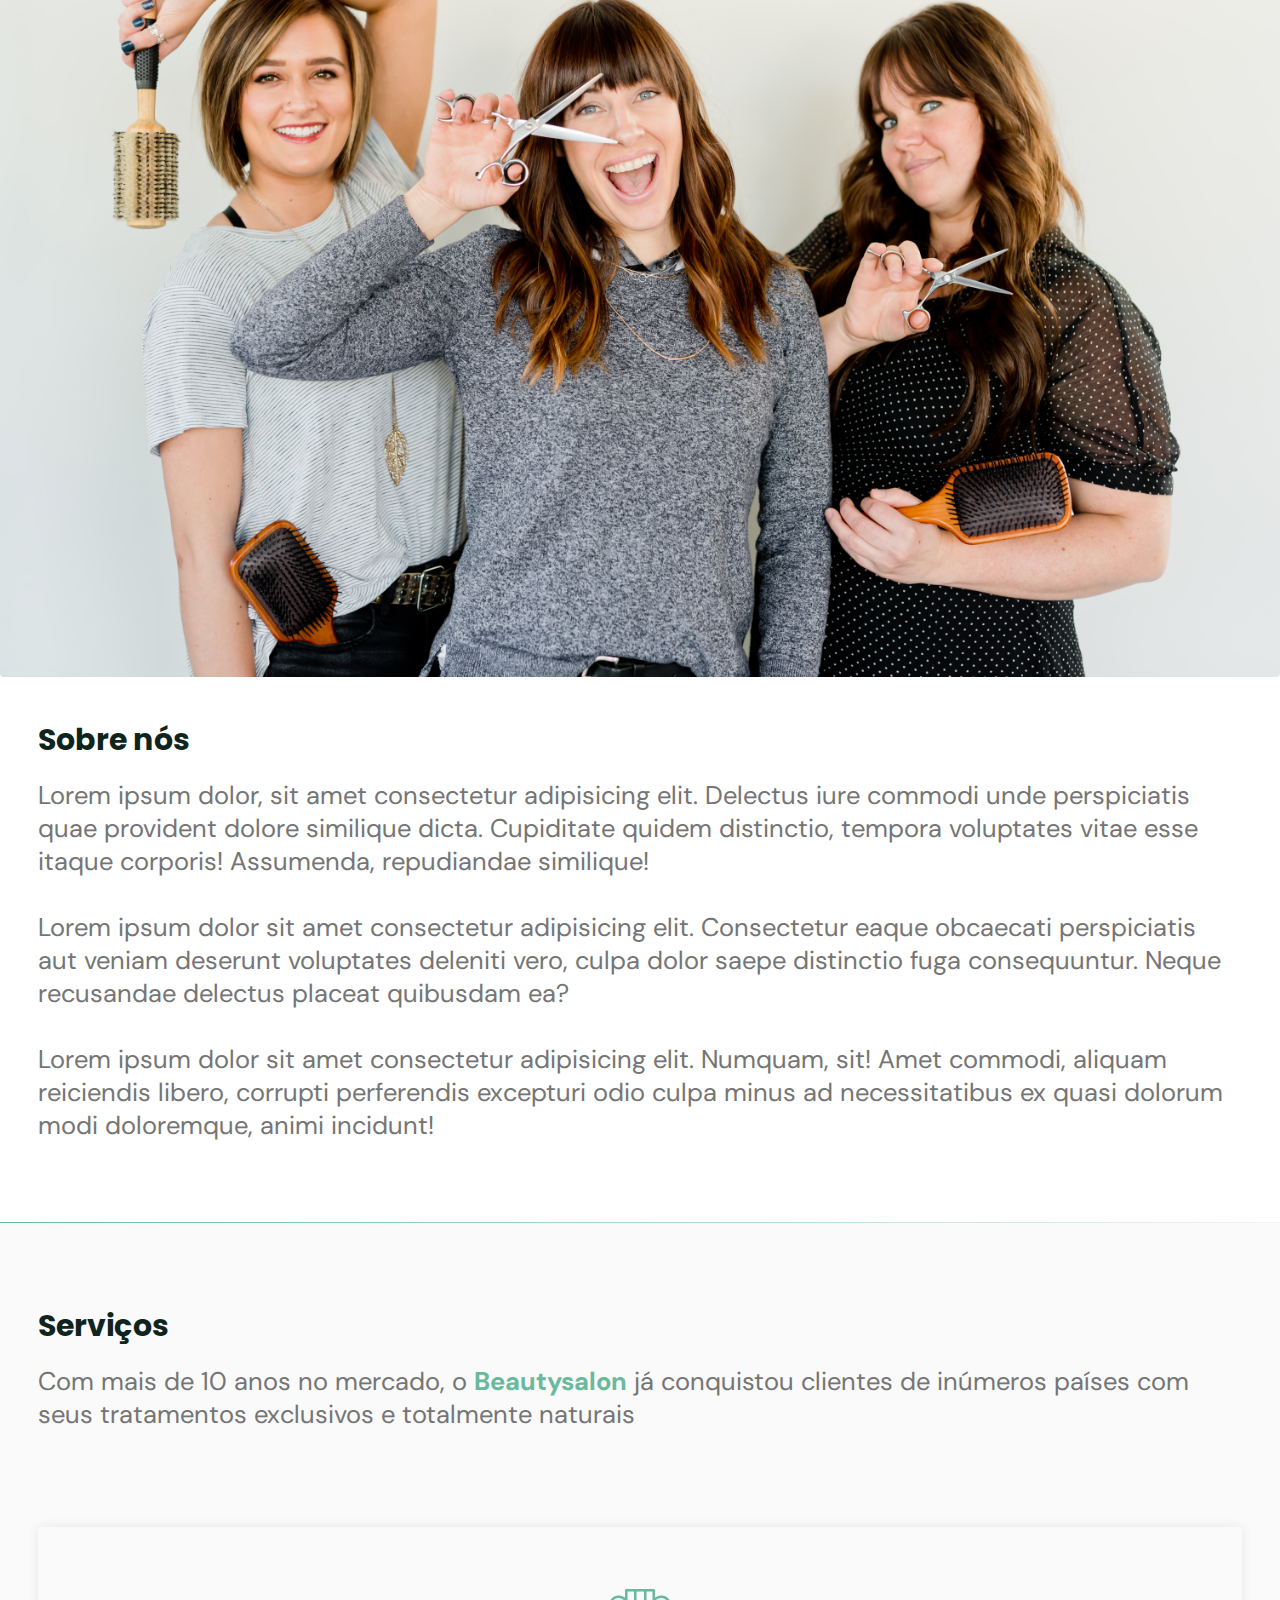
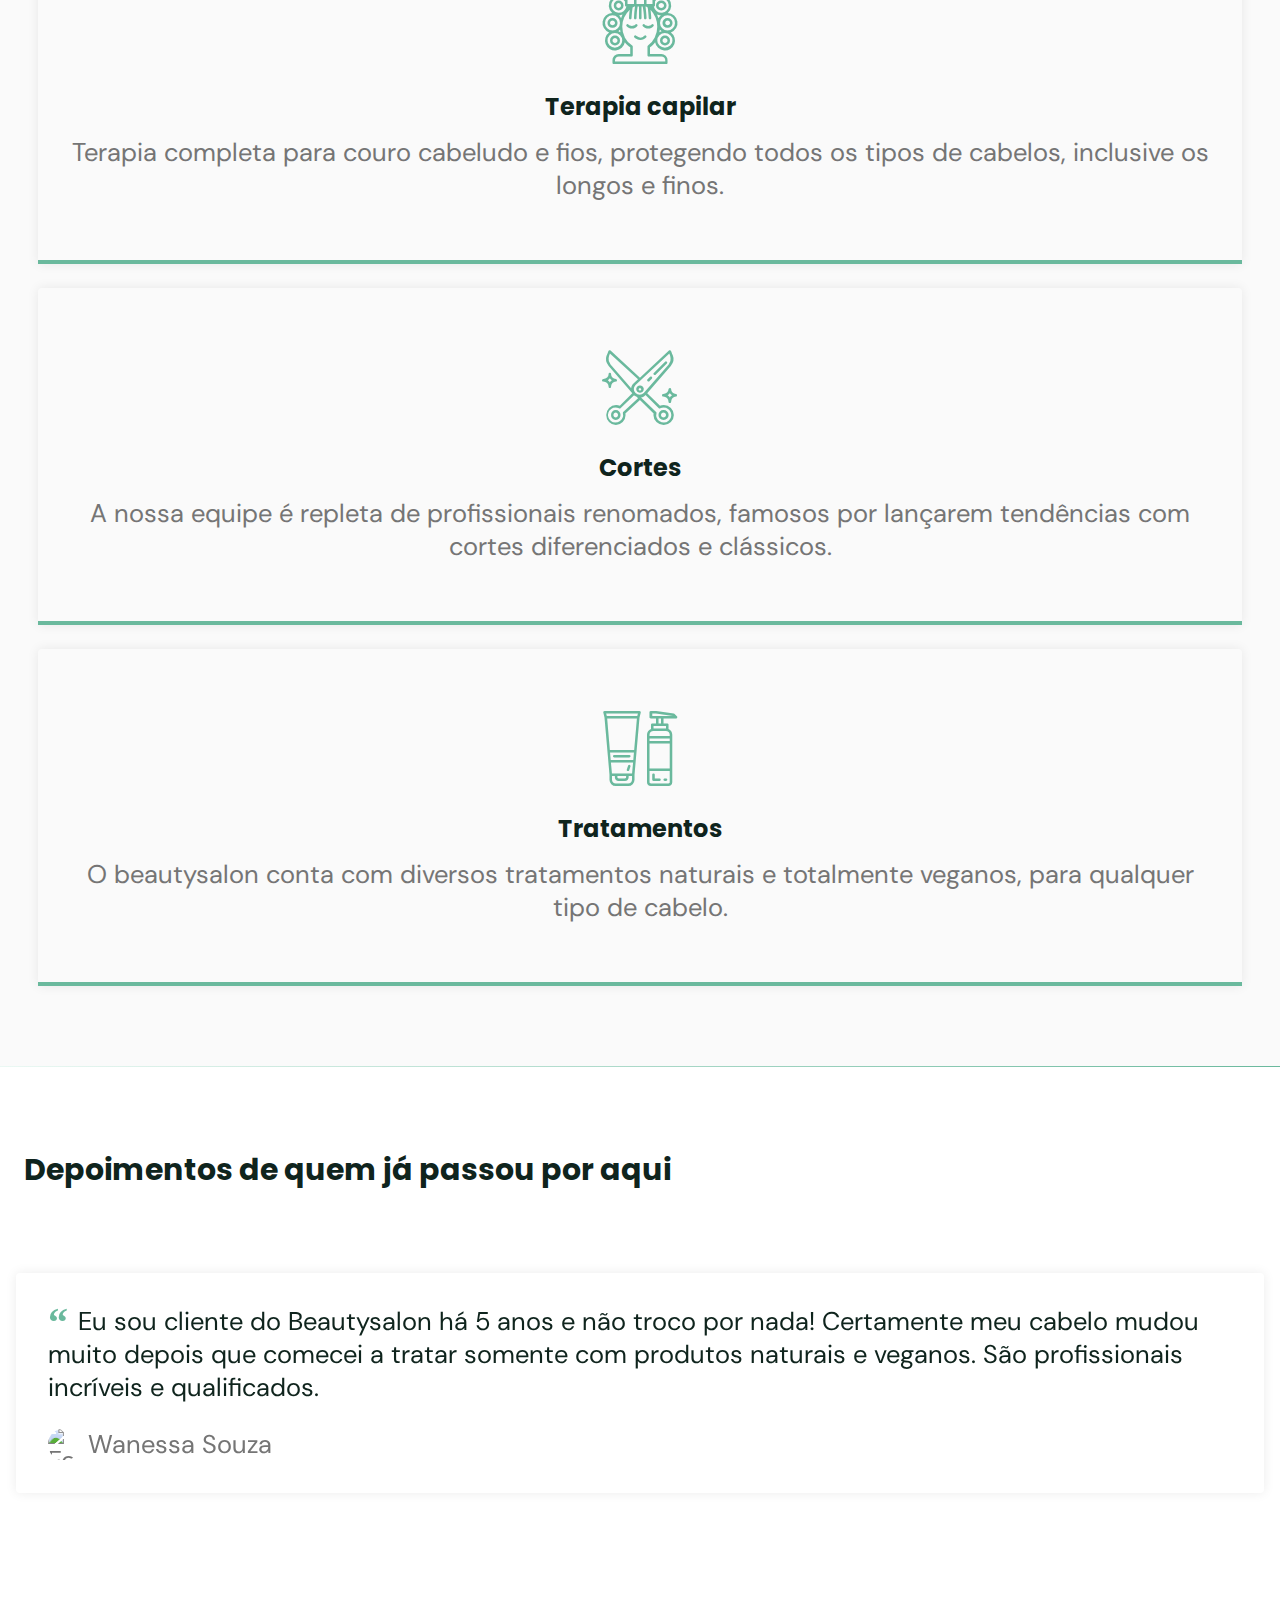
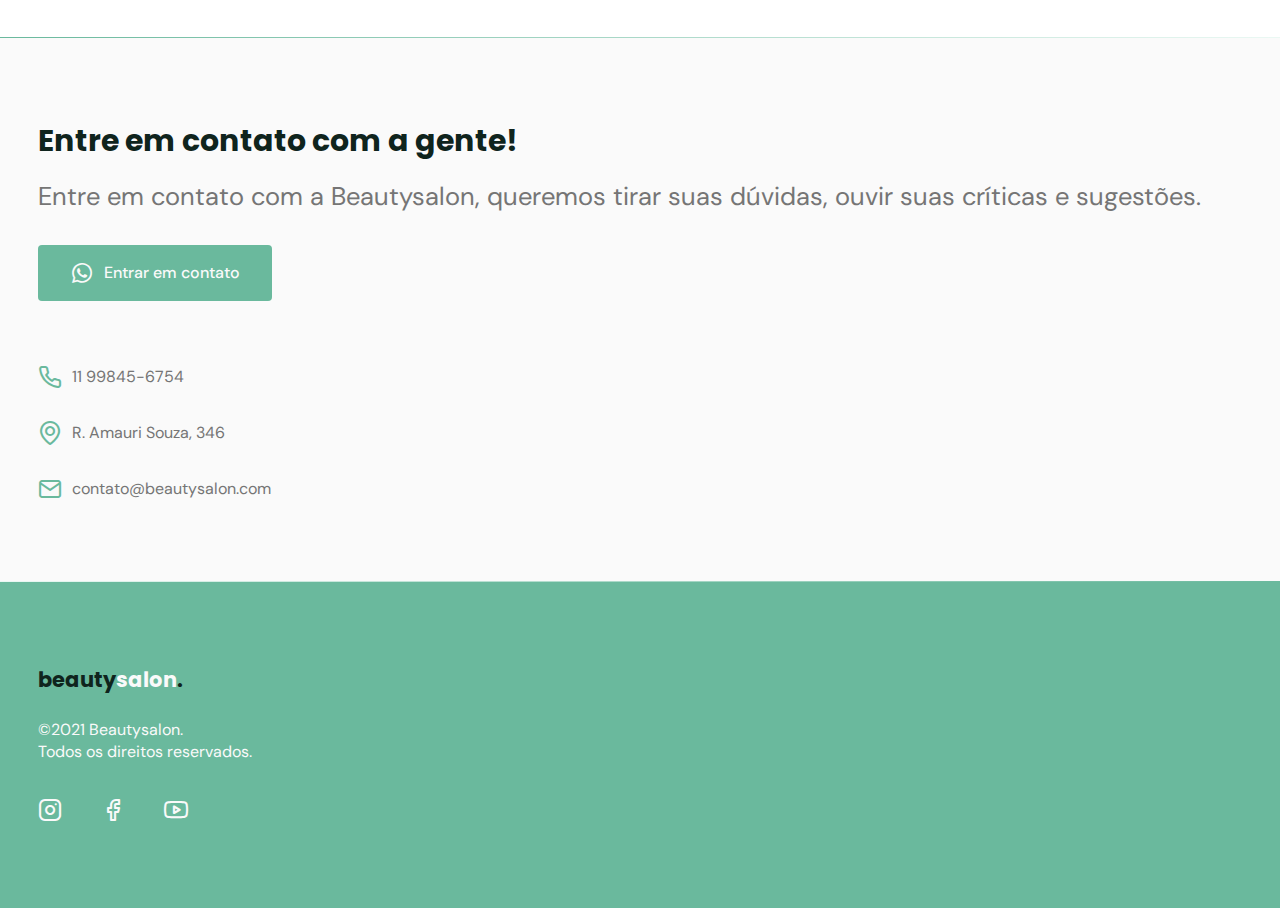
==== commit 8fff97ee: "create the footer section and the button to top" ====
--- a/index.html
+++ b/index.html
@@ -243,7 +243,33 @@
           </div>
         </div>
       </section>
+
+      <div class="divider-1"></div>
     </main>
+
+    <!-- FOOTER -->
+    <footer class="section" id="footer">
+      <div class="container grid">
+        <div class="brand">
+          <a href="#home" class="logo logo-alt">beauty<span>salon</span>.</a>
+          <p>©2021 Beautysalon.</p>
+          <p>Todos os direitos reservados.</p>
+        </div>
+        <div class="social">
+          <a href="https://instagram.com" target="_blank">
+            <i class="icon-instagram"></i>
+          </a>
+          <a href="https://facebook.com" target="_blank">
+            <i class="icon-facebook"></i>
+          </a>
+          <a href="https://youtube.com" target="_blank">
+            <i class="icon-youtube"></i>
+          </a>
+        </div>
+      </div>
+    </footer>
+
+    <a href="#home" class="back-to-top"><i class="icon-arrow-up"></i></a>
 
     <!-- SWIPER -->
     <script src="https://unpkg.com/swiper/swiper-bundle.min.js"></script>
--- a/assets/fonts/style.css
+++ b/assets/fonts/style.css
@@ -1,10 +1,10 @@
 @font-face {
   font-family: 'icomoon';
-  src:  url('fonts/icomoon.eot?locegb');
-  src:  url('fonts/icomoon.eot?locegb#iefix') format('embedded-opentype'),
-    url('fonts/icomoon.ttf?locegb') format('truetype'),
-    url('fonts/icomoon.woff?locegb') format('woff'),
-    url('fonts/icomoon.svg?locegb#icomoon') format('svg');
+  src:  url('fonts/icomoon.eot?qtc4oc');
+  src:  url('fonts/icomoon.eot?qtc4oc#iefix') format('embedded-opentype'),
+    url('fonts/icomoon.ttf?qtc4oc') format('truetype'),
+    url('fonts/icomoon.woff?qtc4oc') format('woff'),
+    url('fonts/icomoon.svg?qtc4oc#icomoon') format('svg');
   font-weight: normal;
   font-style: normal;
   font-display: block;
@@ -25,6 +25,9 @@
   -moz-osx-font-smoothing: grayscale;
 }
 
+.icon-arrow-up:before {
+  content: "\e90c";
+}
 .icon-phone:before {
   content: "\e900";
 }
--- a/assets/styles/style.css
+++ b/assets/styles/style.css
@@ -147,6 +147,10 @@
   color: var(--base-color);
 }
 
+.logo-alt span {
+  color: var(--body-color);
+}
+
 /*========= NAVIGATION  ============*/
 
 nav {
@@ -413,6 +417,7 @@
 }
 
 /*============= SWIPER =============*/
+
 .swiper-slide {
   height: auto;
   padding: 4rem 1rem;
@@ -449,8 +454,70 @@
 #contact ul li {
   display: flex;
   align-items: center;
+  font-size: 1rem;
 }
 
 #contact ul li i {
   color: var(--base-color);
 }
+
+/*============= FOOTER =============*/
+
+footer {
+  background: var(--base-color);
+}
+
+footer .logo {
+  display: inline-block;
+  margin-bottom: 1.5rem;
+}
+
+footer .brand p {
+  color: var(--text-color-light);
+  margin-bottom: 0.075rem;
+  font-size: 1rem;
+}
+
+footer .social a {
+  margin-right: 2rem;
+  transition: 0.3s;
+  display: inline-block;
+}
+
+footer .social a:hover {
+  transform: translateY(-8px);
+}
+
+footer i {
+  font-size: 1.5rem;
+  color: var(--text-color-light);
+}
+
+/*============ BACK TO TOP ============*/
+
+.back-to-top {
+  background: var(--base-color);
+  color: var(--text-color-light);
+
+  position: fixed;
+  right: 1rem;
+  bottom: 1rem;
+  padding: 0.5rem;
+  clip-path: circle();
+  font-size: 1.5rem;
+  line-height: 0;
+
+  visibility: hidden;
+  opacity: 0;
+
+  transition: 0.3s;
+
+  transform: translateY(100%);
+}
+
+.back-to-top.show {
+  visibility: visible;
+  opacity: 1;
+
+  transform: translateY(0);
+}
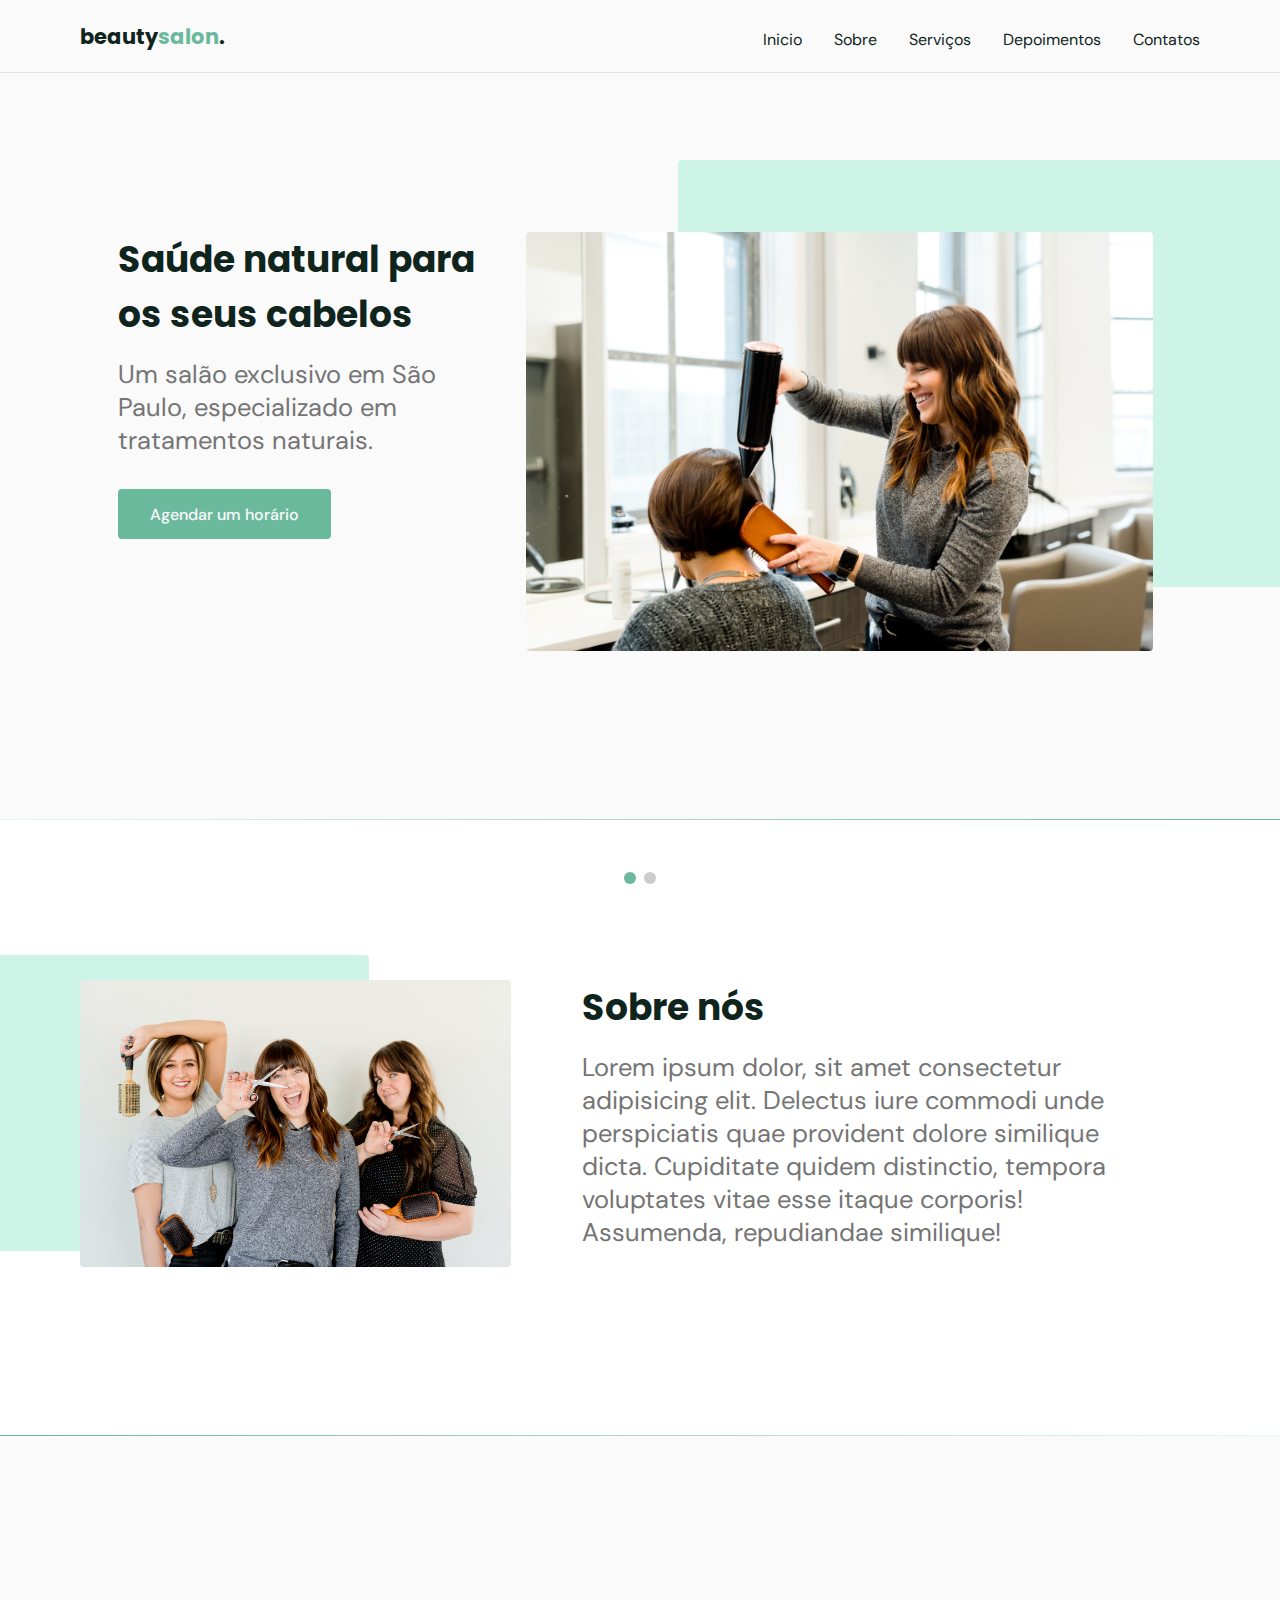
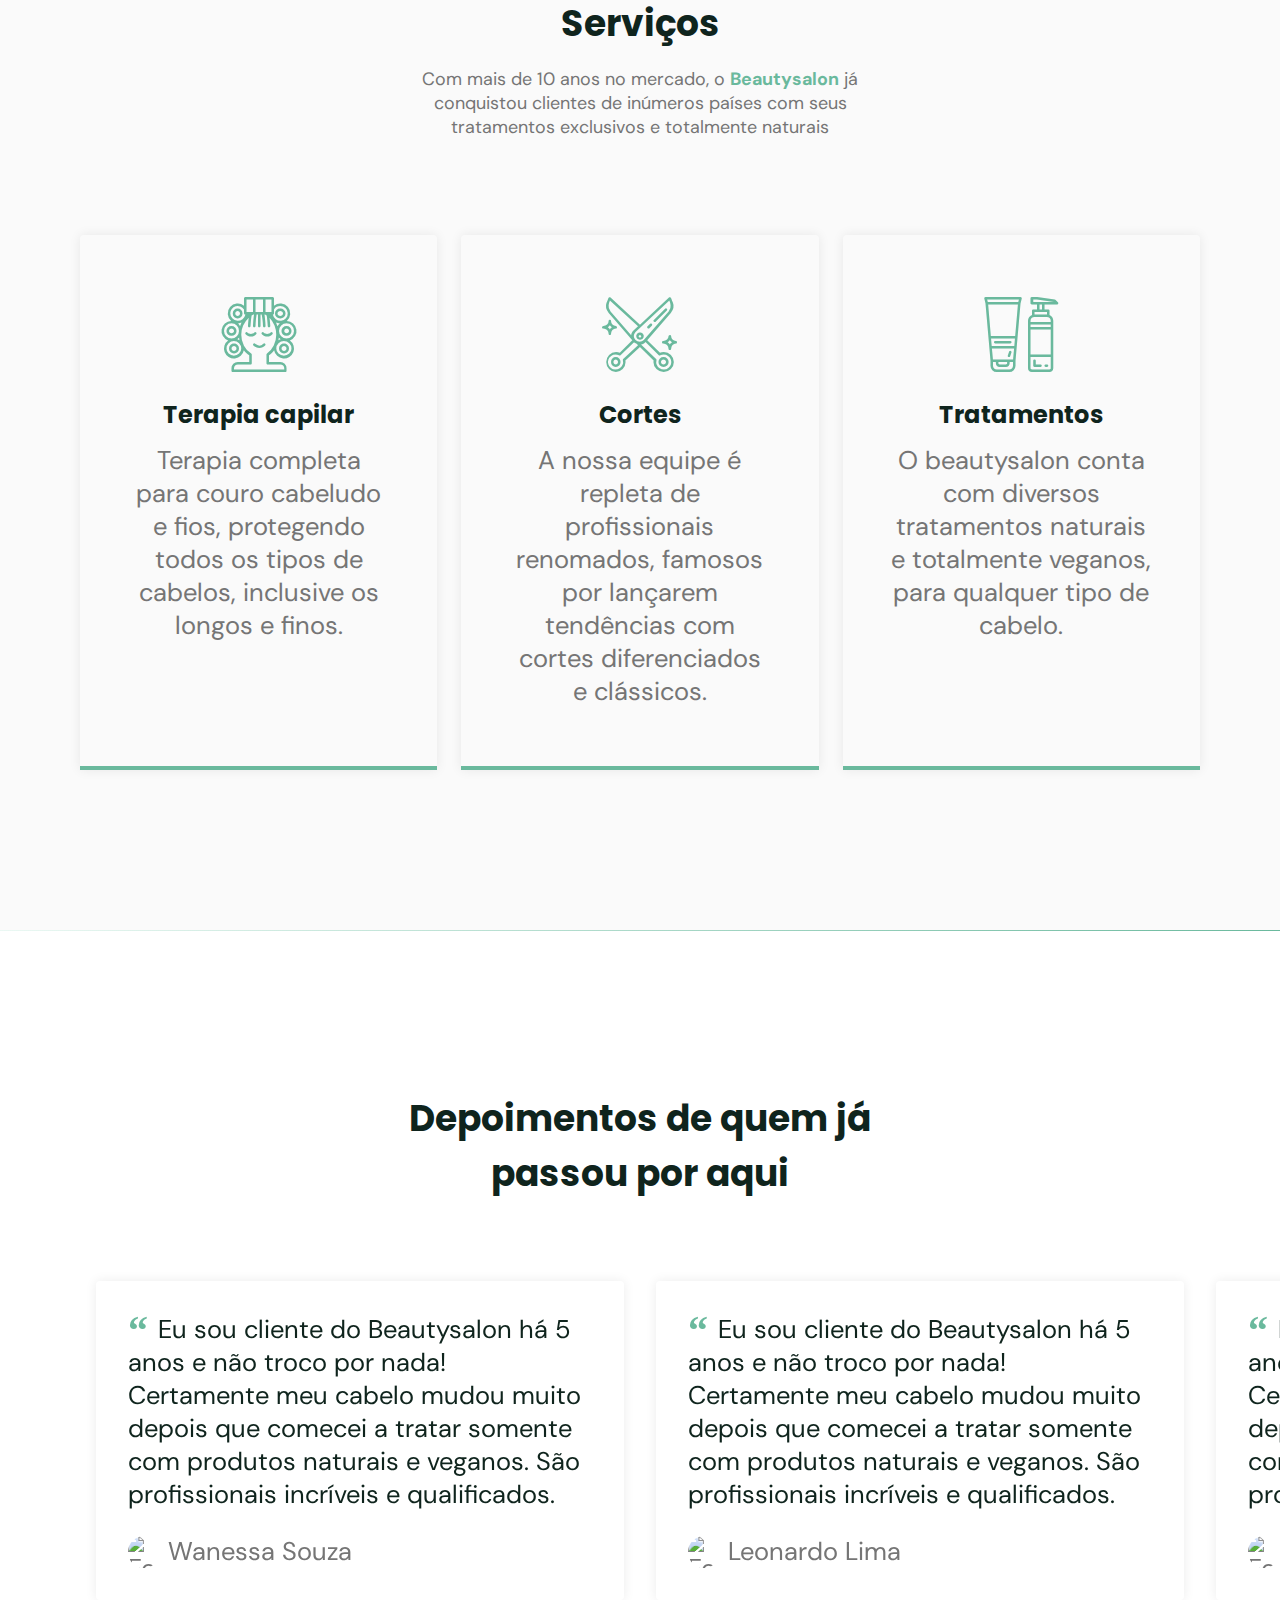
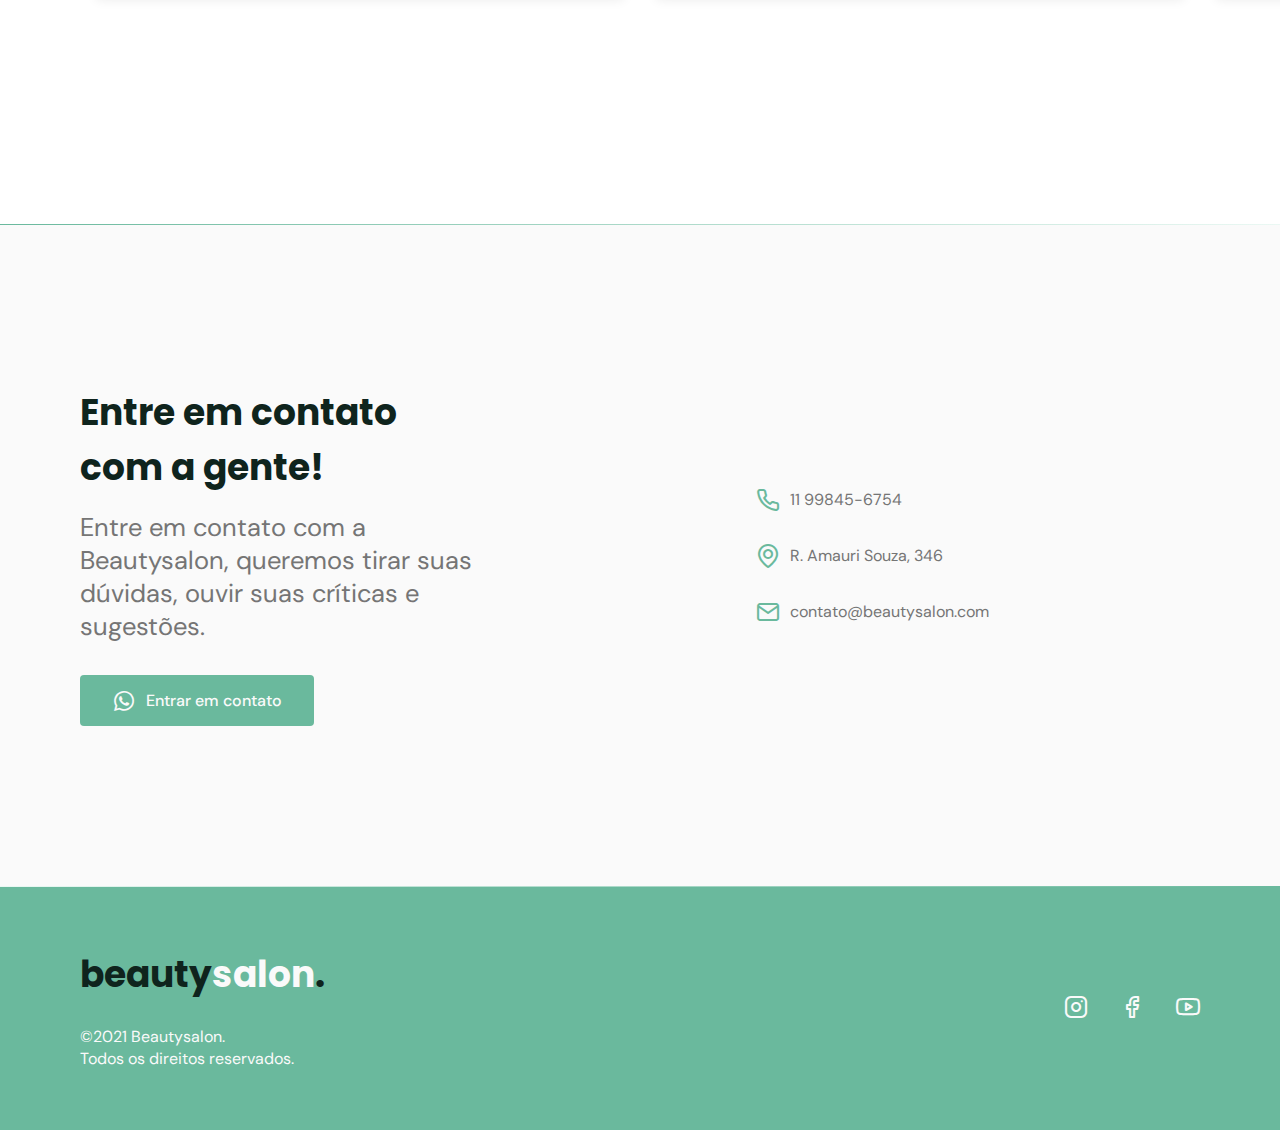
==== commit 0f26735c: "add media queries" ====
--- a/index.html
+++ b/index.html
@@ -80,20 +80,6 @@
               dicta. Cupiditate quidem distinctio, tempora voluptates vitae esse
               itaque corporis! Assumenda, repudiandae similique!
             </p>
-            <br />
-            <p>
-              Lorem ipsum dolor sit amet consectetur adipisicing elit.
-              Consectetur eaque obcaecati perspiciatis aut veniam deserunt
-              voluptates deleniti vero, culpa dolor saepe distinctio fuga
-              consequuntur. Neque recusandae delectus placeat quibusdam ea?
-            </p>
-            <br />
-            <p>
-              Lorem ipsum dolor sit amet consectetur adipisicing elit. Numquam,
-              sit! Amet commodi, aliquam reiciendis libero, corrupti perferendis
-              excepturi odio culpa minus ad necessitatibus ex quasi dolorum modi
-              doloremque, animi incidunt!
-            </p>
           </div>
         </div>
       </section>
@@ -105,7 +91,7 @@
         <div class="container grid">
           <header>
             <h2 class="title">Serviços</h2>
-            <p>
+            <p class="subtitle">
               Com mais de 10 anos no mercado, o <strong>Beautysalon</strong> já
               conquistou clientes de inúmeros países com seus tratamentos
               exclusivos e totalmente naturais
@@ -255,7 +241,7 @@
           <p>©2021 Beautysalon.</p>
           <p>Todos os direitos reservados.</p>
         </div>
-        <div class="social">
+        <div class="social grid">
           <a href="https://instagram.com" target="_blank">
             <i class="icon-instagram"></i>
           </a>
--- a/assets/styles/style.css
+++ b/assets/styles/style.css
@@ -33,6 +33,13 @@
   --text-color: hsl(0 0% 46%);
   --text-color-light: hsl(0 0% 98%);
   --body-color: hsl(0 0% 98%);
+
+  /* FONTS */
+  --title-font-size: 1.875rem;
+  --subtitle-font-size: 1rem;
+
+  --title-font: 'Poppins', sans-serif;
+  --body-font: 'DM Sans', sans-serif;
 }
 
 /*========= BASE =========*/
@@ -42,14 +49,14 @@
 }
 
 body {
-  font: 400 1.6rem 'DM Sans', sans-serif;
+  font: 400 1.6rem var(--body-font);
   color: var(--text-color);
   background: var(--body-color);
   -webkit-font-smoothing: antialiased;
 }
 
 .title {
-  font: 700 1.875rem 'Poppins', sans-serif;
+  font: 700 var(--title-font-size) var(--title-font);
   color: var(--title-color);
   -webkit-font-smoothing: auto;
 }
@@ -62,7 +69,7 @@
   align-items: center;
   padding: 0 2rem;
   border-radius: 0.25rem;
-  font: 500 1rem 'DM Sans', sans-serif;
+  font: 500 1rem var(--body-font);
   transition: background 0.3s;
 }
 
@@ -101,11 +108,15 @@
 }
 
 .section {
-  padding: 5rem 0;
+  padding: calc(5rem + var(--header-height)) 0;
 }
 
 .section .title {
   margin-bottom: 1rem;
+}
+
+.section .subtitle {
+  font-size: var(--subtitle-font-size);
 }
 
 .section header {
@@ -132,15 +143,11 @@
   box-shadow: 0 0 12px rgba(0, 0, 0, 0.1);
 }
 
-main {
-  margin-top: calc(var(--header-height) + 2rem);
-}
-
 /*========= LOGO  ============*/
 
 .logo {
   color: var(--title-color);
-  font: 700 1.31rem 'Poppins', sans-serif;
+  font: 700 1.31rem var(--title-font);
 }
 
 .logo span {
@@ -432,6 +439,11 @@
   background: var(--base-color);
 }
 
+.tesimonials.swiper-container.swiper-initialized.swiper-horizontal.swiper-android {
+  position: relative;
+  overflow: hidden;
+}
+
 /*============= CONTACT =============*/
 #contact .grid {
   gap: 4rem;
@@ -472,14 +484,22 @@
   margin-bottom: 1.5rem;
 }
 
+footer.section {
+  padding: 4rem 0;
+}
+
 footer .brand p {
   color: var(--text-color-light);
   margin-bottom: 0.075rem;
   font-size: 1rem;
 }
 
+footer .social {
+  grid-auto-flow: column;
+  width: fit-content;
+}
+
 footer .social a {
-  margin-right: 2rem;
   transition: 0.3s;
   display: inline-block;
 }
@@ -521,3 +541,118 @@
 
   transform: translateY(0);
 }
+
+/* RESPONSIVO */
+
+@media (min-width: 1200px) {
+  main {
+    margin-top: var(--header-height);
+  }
+
+  .container {
+    max-width: 1120px;
+    margin: 0 auto;
+  }
+
+  .section {
+    padding: 10rem 0;
+  }
+
+  .section header,
+  #testimonials header {
+    max-width: 32rem;
+    text-align: center;
+    margin-left: auto;
+    margin-right: auto;
+  }
+
+  .button {
+    height: 3.135rem;
+  }
+
+  /* NAVIGATION */
+  nav .menu {
+    opacity: 1;
+    visibility: visible;
+    top: 0;
+  }
+
+  nav .menu ul {
+    display: flex;
+    gap: 2rem;
+  }
+
+  nav .icon-menu {
+    display: none;
+  }
+
+  nav .menu ul li a.title {
+    font: 400 1rem var(--body-font);
+  }
+
+  /* HOME */
+  #home .image {
+    order: 1;
+  }
+
+  #home .text {
+    order: 0;
+    max-width: 24rem;
+    text-align: left;
+  }
+
+  #home .container,
+  #testimonials .container {
+    grid-auto-flow: column;
+    justify-content: space-between;
+    margin: 0 auto;
+  }
+
+  /* SERVICES */
+  .cards {
+    grid-template-columns: repeat(3, 1fr);
+  }
+
+  .card {
+    padding-left: 3rem;
+    padding-right: 3rem;
+  }
+
+  /* ABOUT */
+  #about .container {
+    margin: 0 auto;
+    grid-auto-flow: column;
+  }
+
+  /* CONTACT */
+  #contact .container {
+    grid-auto-flow: column;
+    align-items: center;
+  }
+
+  #contact .text {
+    max-width: 25rem;
+  }
+
+  /* FOOTER */
+  footer.section {
+    padding: 3.75rem 0;
+  }
+
+  footer .container {
+    grid-auto-flow: column;
+    align-items: center;
+    justify-content: space-between;
+  }
+
+  footer .logo {
+    font-size: 2.25rem;
+  }
+}
+
+@media (min-width: 992px) {
+  :root {
+    --title-font-size: 2.25rem;
+    --subtitle-font-size: 1.121rem;
+  }
+}
